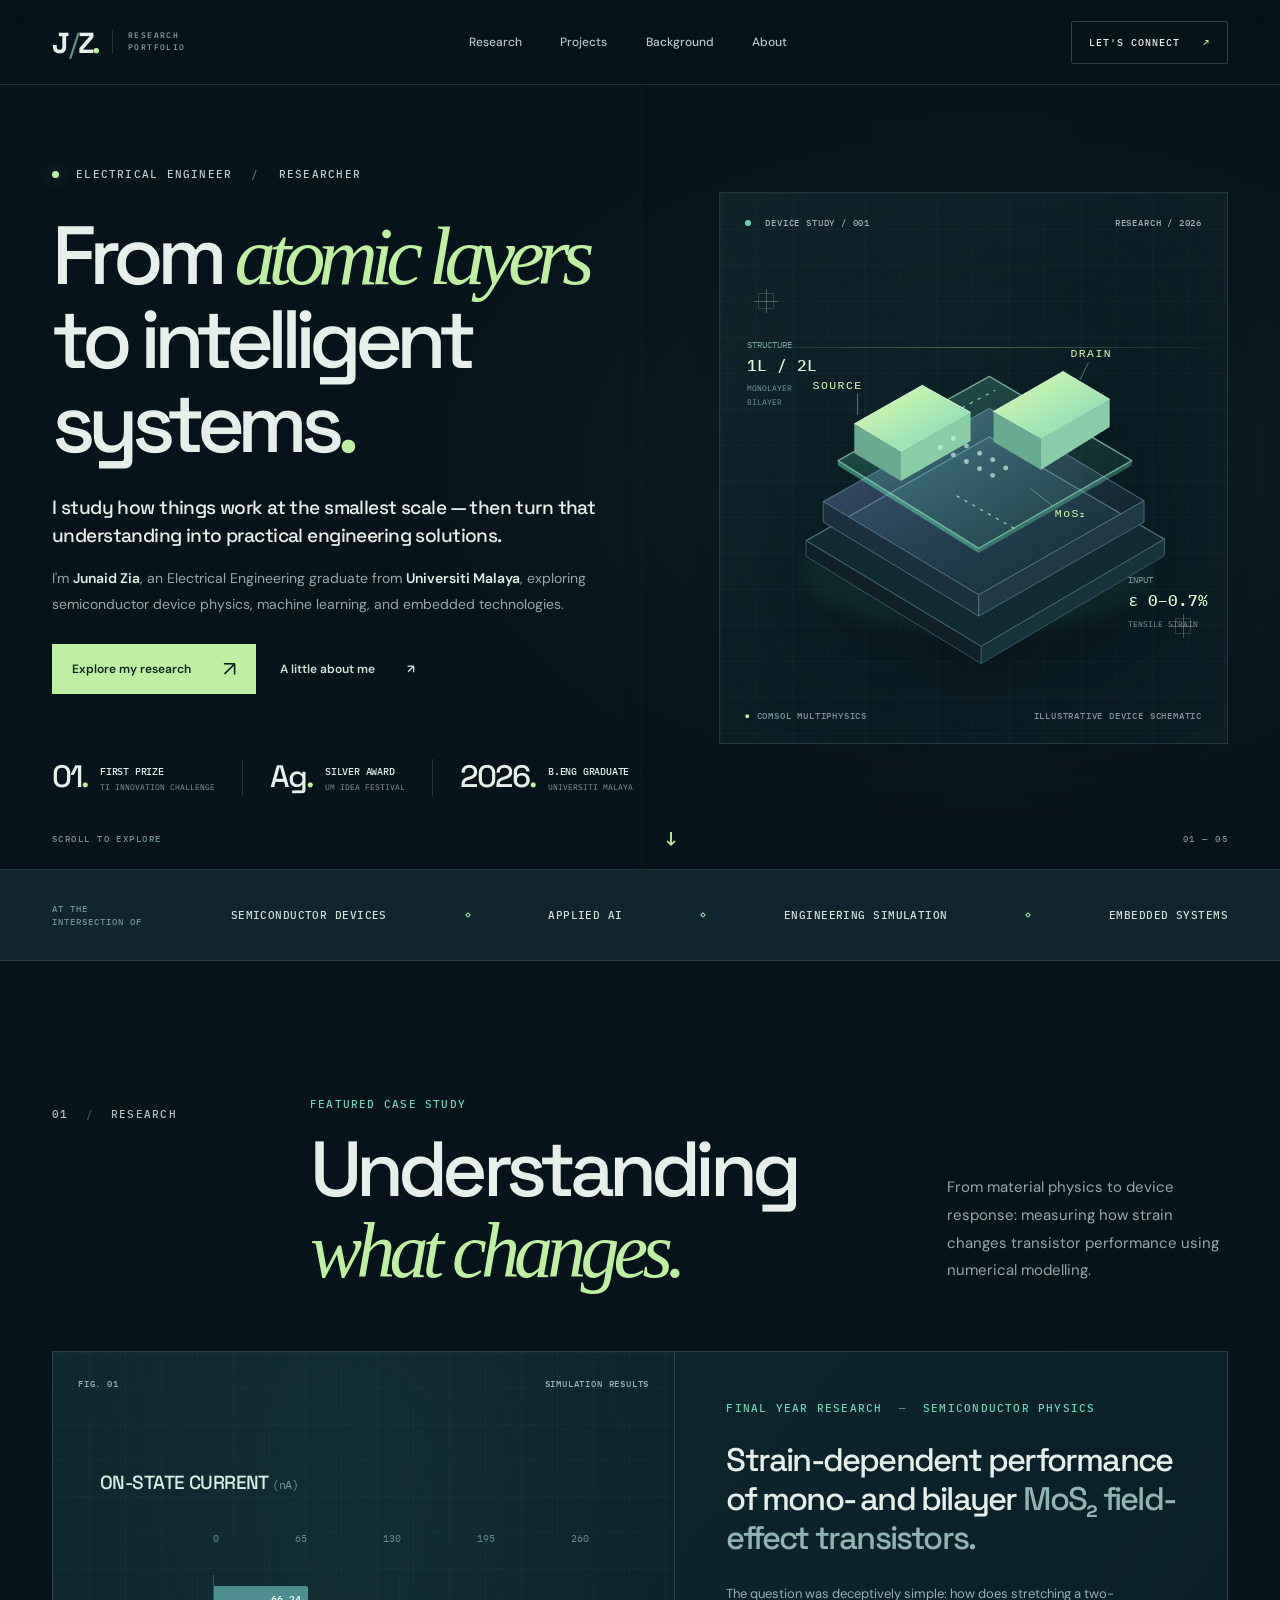
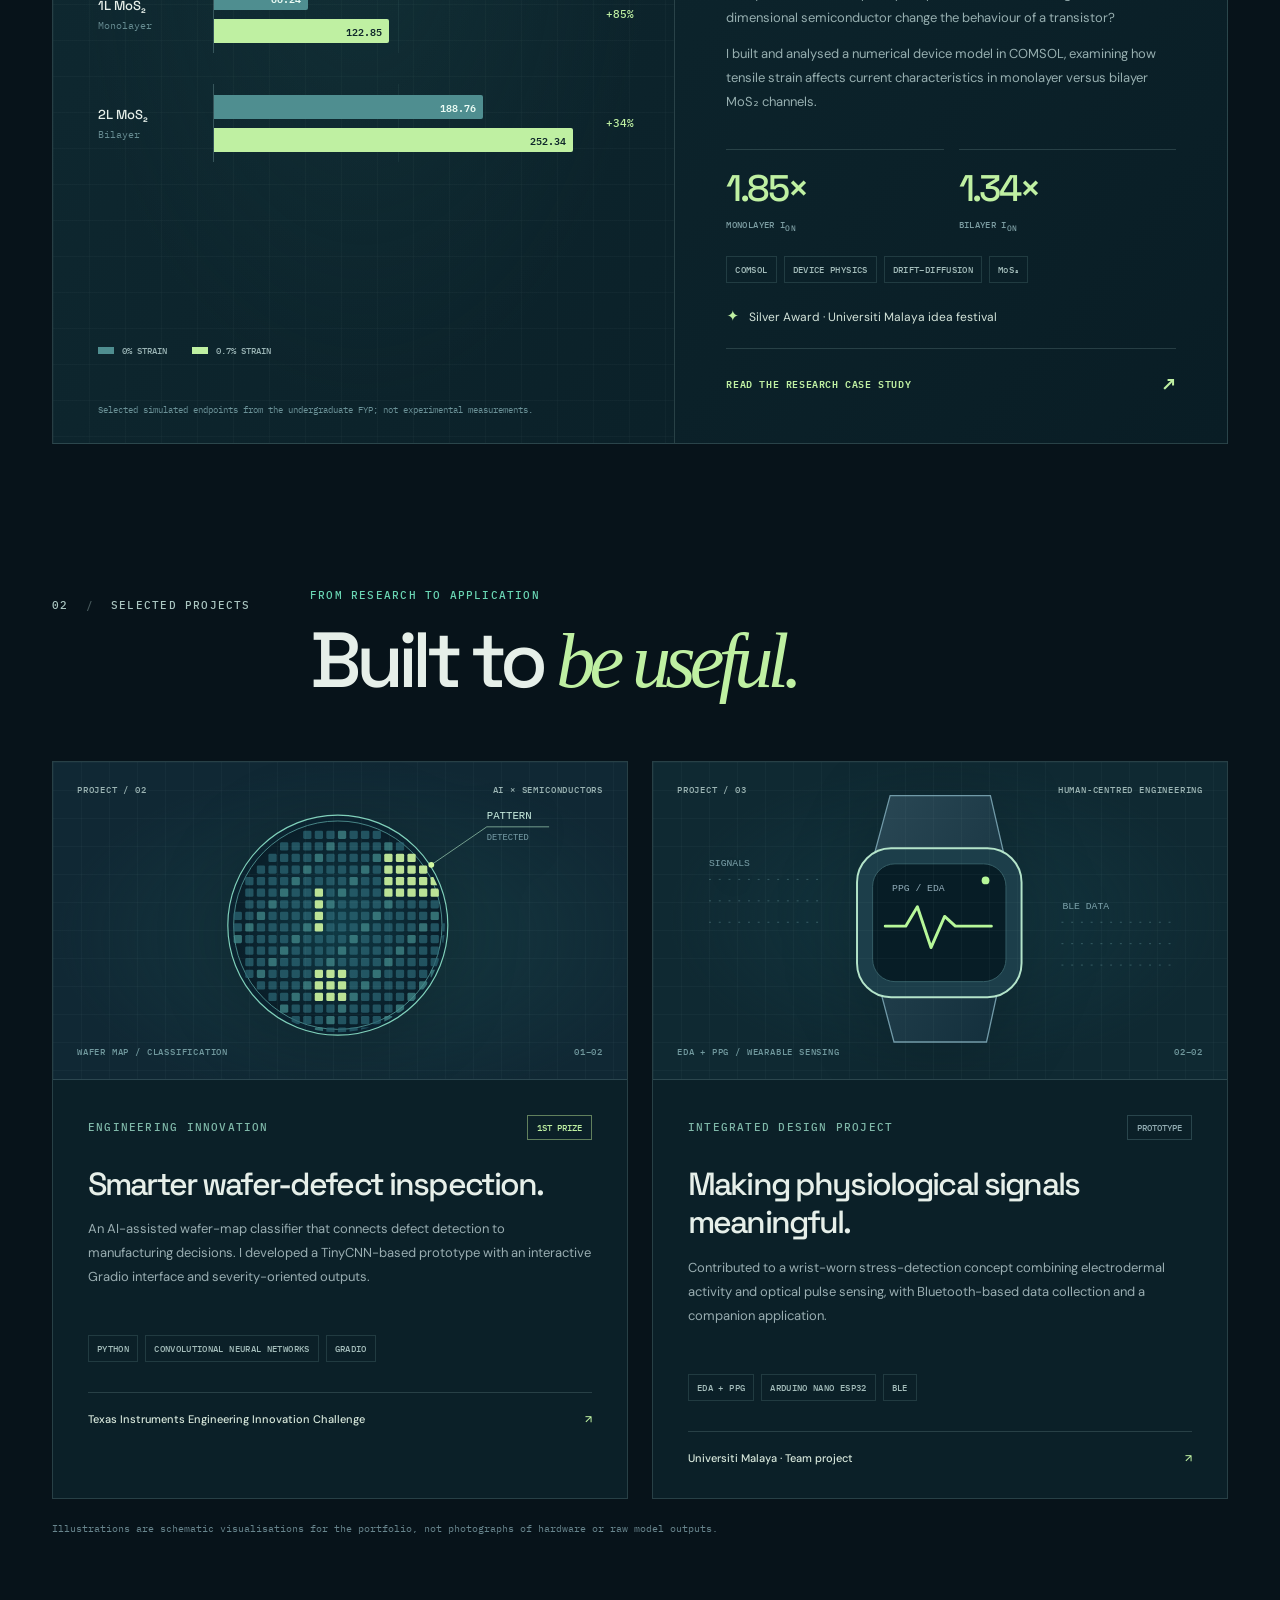
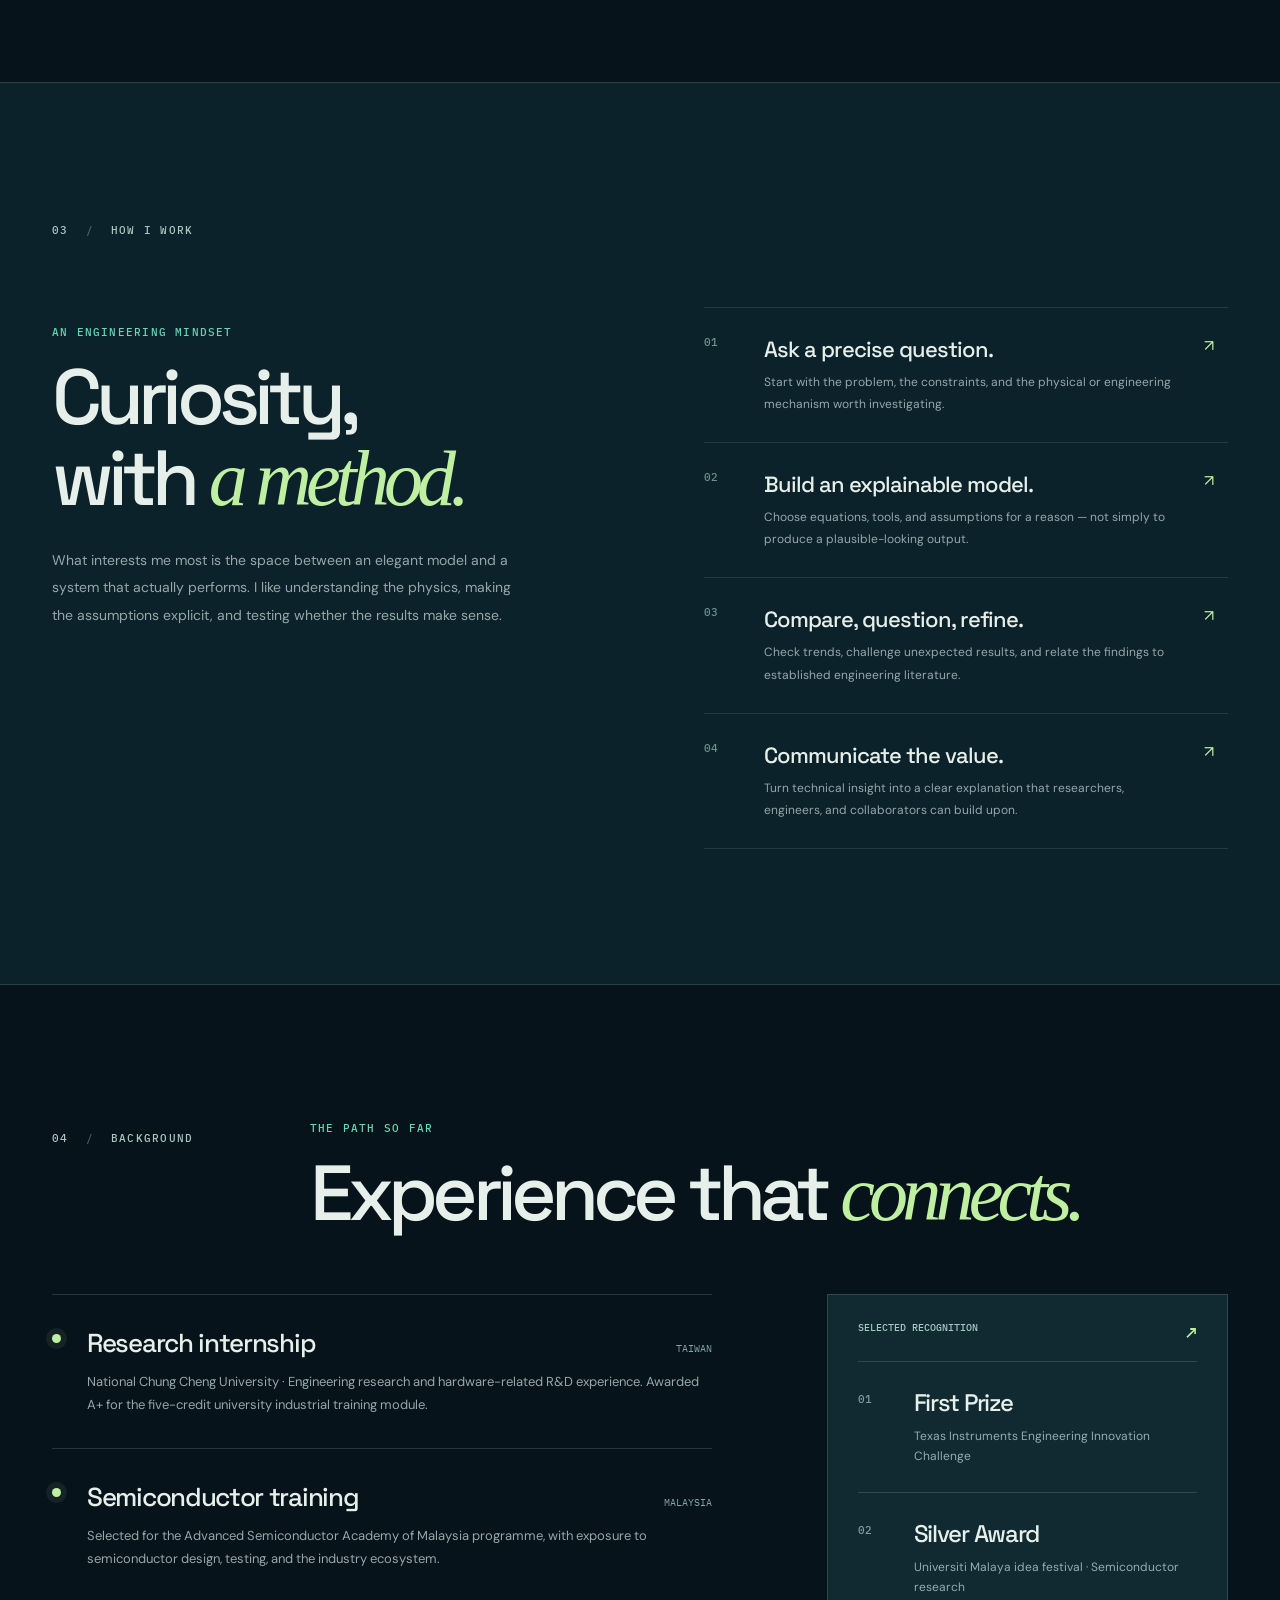
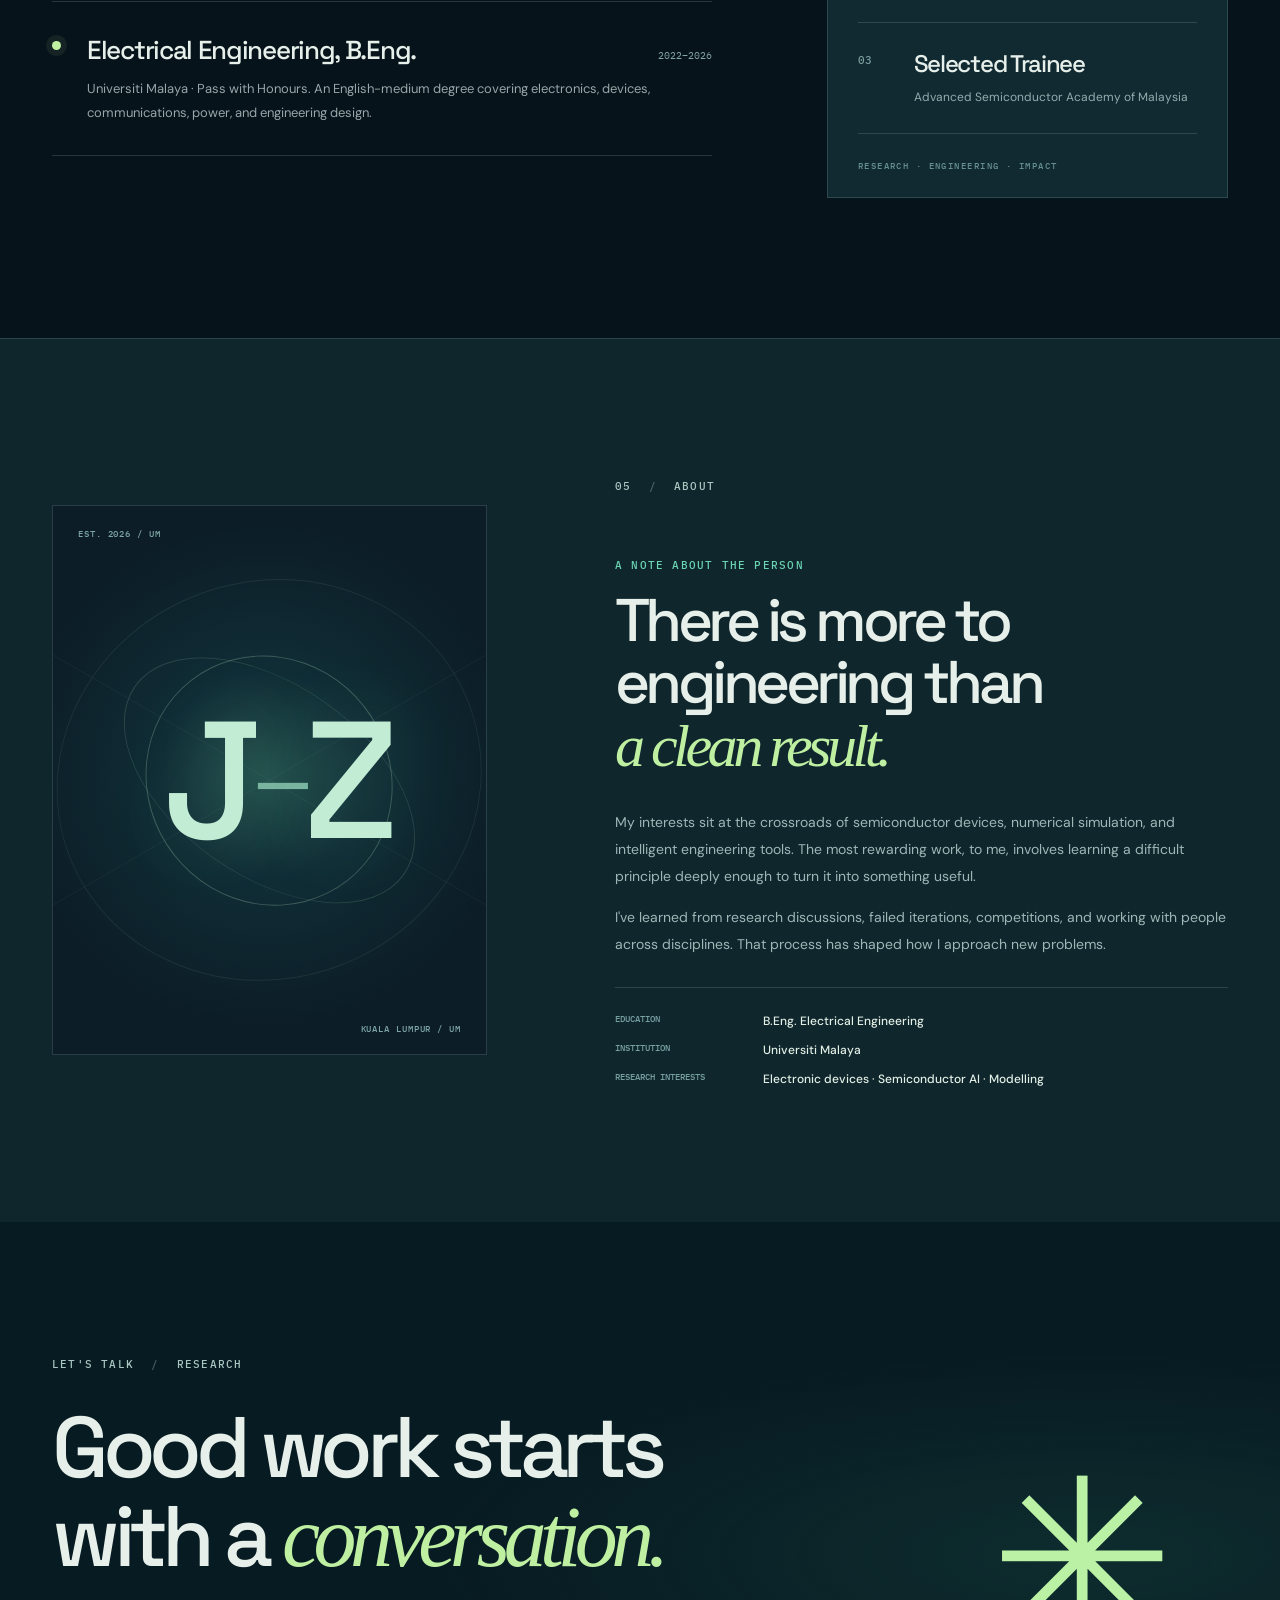
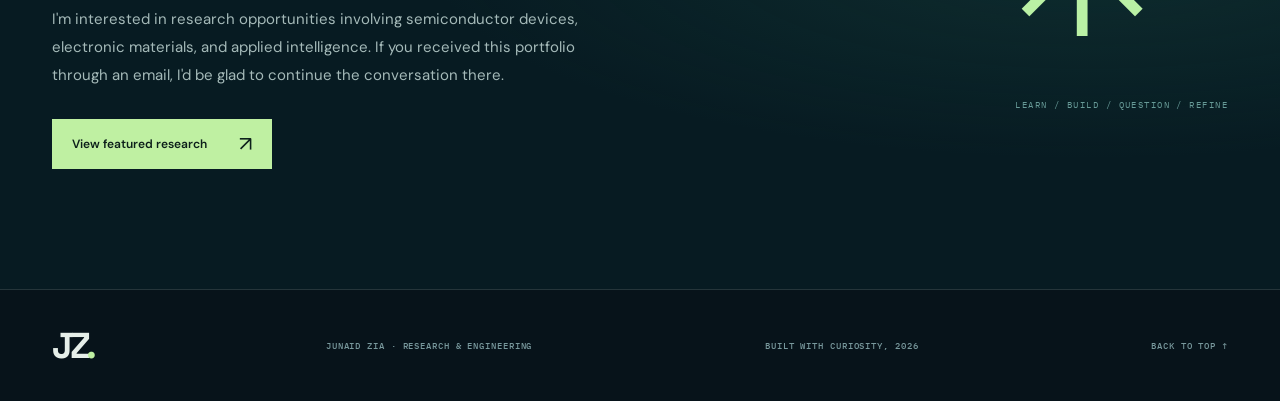
==== index.html @ 9c941b75 "Add files via upload" ====
<!DOCTYPE html>
<html lang="en">
<head>
  <meta charset="UTF-8">
  <meta name="viewport" content="width=device-width, initial-scale=1">
  <meta name="theme-color" content="#07131a">
  <meta name="description" content="Research portfolio of Junaid Zia, an Electrical Engineering graduate of Universiti Malaya, working across semiconductor devices, AI-assisted wafer inspection, and embedded systems.">
  <meta property="og:type" content="website">
  <meta property="og:title" content="Junaid Zia — Research & Engineering Portfolio">
  <meta property="og:description" content="From atomic layers to intelligent systems. Semiconductor devices, machine learning, and engineering research.">
  <meta property="og:image" content="cover.png">
  <meta name="color-scheme" content="dark">
  <link rel="icon" href="favicon.svg" type="image/svg+xml">
  <link rel="preconnect" href="https://fonts.googleapis.com">
  <link rel="preconnect" href="https://fonts.gstatic.com" crossorigin>
  <link href="https://fonts.googleapis.com/css2?family=DM+Sans:wght@400;450;500;600;700&family=Space+Grotesk:wght@400;500;600;700&family=IBM+Plex+Mono:wght@400;500;600&display=swap" rel="stylesheet">
  <link rel="stylesheet" href="styles.css">
  <title>Junaid Zia — Research & Engineering</title>
</head>
<body>
  <a class="skip-link" href="#main">Skip to content</a>
  <div class="cursor-halo" aria-hidden="true"></div>
  <header class="site-header" id="top">
    <div class="container nav-bar">
      <a href="#top" class="brand" aria-label="Junaid Zia, back to top">
        <span class="brand-mark">J<span class="mark-slit">/</span>Z<span class="brand-dot">.</span></span>
        <span class="brand-sub">RESEARCH<br>PORTFOLIO</span>
      </a>
      <nav class="nav-links" id="site-nav" aria-label="Main navigation">
        <a href="#work">Research</a>
        <a href="#projects">Projects</a>
        <a href="#experience">Background</a>
        <a href="#about">About</a>
      </nav>
      <a href="#connect" class="nav-cta">LET'S CONNECT <span aria-hidden="true">↗</span></a>
      <button class="menu-toggle" type="button" aria-label="Open navigation" aria-expanded="false" aria-controls="site-nav"><span></span><span></span></button>
    </div>
  </header>

  <main id="main">
    <section class="hero section-frame" aria-labelledby="hero-heading">
      <div class="hero-grid-glow" aria-hidden="true"></div>
      <div class="container hero-layout">
        <div class="hero-copy">
          <div class="kicker"><span class="availability-dot" aria-hidden="true"></span> ELECTRICAL ENGINEER <span class="kicker-sep">/</span> RESEARCHER</div>
          <h1 id="hero-heading">From <em>atomic layers</em><br>to intelligent<br><span class="hero-outline">systems<span class="terminal-dot">.</span></span></h1>
          <p class="hero-subtitle">I study how things work at the smallest scale — then turn that understanding into practical engineering solutions.</p>
          <p class="hero-bio">I'm <strong>Junaid Zia</strong>, an Electrical Engineering graduate from <strong>Universiti Malaya</strong>, exploring semiconductor device physics, machine learning, and embedded technologies.</p>
          <div class="hero-actions">
            <a class="button button-primary" href="#work"><span>Explore my research</span><span class="button-arrow" aria-hidden="true">↗</span></a>
            <a class="button button-ghost" href="#about">A little about me <span aria-hidden="true">↗</span></a>
          </div>
          <div class="hero-stats" aria-label="Selected highlights">
            <div class="hero-stat"><strong>01<span class="mint">.</span></strong><span>FIRST PRIZE<br><small>TI INNOVATION CHALLENGE</small></span></div>
            <div class="stat-rule"></div>
            <div class="hero-stat"><strong>Ag<span class="mint">.</span></strong><span>SILVER AWARD<br><small>UM IDEA FESTIVAL</small></span></div>
            <div class="stat-rule"></div>
            <div class="hero-stat"><strong>2026<span class="mint">.</span></strong><span>B.ENG GRADUATE<br><small>UNIVERSITI MALAYA</small></span></div>
          </div>
        </div>
        <div class="hero-visual" aria-label="Abstract device research visualization">
          <div class="visual-topline"><span><i></i> DEVICE STUDY / 001</span><span>RESEARCH / 2026</span></div>
          <div class="lab-art">
            <div class="crosshair crosshair-a" aria-hidden="true"></div>
            <div class="crosshair crosshair-b" aria-hidden="true"></div>
            <svg class="device-svg" viewBox="0 0 620 550" xmlns="http://www.w3.org/2000/svg" role="img" aria-label="Conceptual layered semiconductor transistor illustration">
              <defs>
                <linearGradient id="plane" x1="0" y1="0" x2="1" y2="1"><stop stop-color="#6be5c0" stop-opacity="0.26"/><stop offset="1" stop-color="#6be5c0" stop-opacity="0.04"/></linearGradient>
                <linearGradient id="oxide" x1="0" y1="0" x2="1" y2="1"><stop stop-color="#89a6fa" stop-opacity=".44"/><stop offset="1" stop-color="#47677a" stop-opacity=".06"/></linearGradient>
                <linearGradient id="source" x1="0" y1="0" x2="1" y2="1"><stop stop-color="#e1fcad"/><stop offset="1" stop-color="#7ad6b8"/></linearGradient>
                <filter id="glow"><feGaussianBlur stdDeviation="10"/></filter>
              </defs>
              <ellipse cx="316" cy="404" rx="215" ry="71" fill="#62dcb2" opacity=".07" filter="url(#glow)"/>
              <g transform="translate(27 35)" stroke-linejoin="round">
                <path d="M79 329 303 202 517 327 293 458Z" fill="#102b32" stroke="#567582" stroke-width="1.5"/>
                <path d="M79 329 79 348 293 479 293 458Z" fill="#102027" stroke="#406272"/>
                <path d="M293 458 517 327 517 347 293 479Z" fill="#17343c" stroke="#406272"/>
                <path d="M100 281 303 167 492 280 290 395Z" fill="url(#oxide)" stroke="#7c9dae" stroke-opacity=".8"/>
                <path d="M100 281 100 306 290 421 290 395Z" fill="#1c3140" stroke="#547a8b"/>
                <path d="M290 395 492 280 492 306 290 421Z" fill="#203b46" stroke="#547a8b"/>
                <path d="M118 231 303 128 477 231 290 338Z" fill="url(#plane)" stroke="#a7e7c5" stroke-opacity=".65" stroke-width="1.6"/>
                <path d="M118 231 118 237 290 344 290 338Z" fill="#64d8ad" opacity=".5"/>
                <path d="M290 338 477 231 477 237 290 344Z" fill="#64d8ad" opacity=".36"/>
                <path d="M138 186 221 139 280 172 195 220Z" fill="url(#source)" stroke="#deffe1"/>
                <path d="M138 186 138 222 195 256 195 220Z" fill="#6ba990"/>
                <path d="M195 220 280 172 280 207 195 256Z" fill="#89cda7"/>
                <path d="M308 171 393 122 450 156 366 204Z" fill="url(#source)" stroke="#deffe1"/>
                <path d="M308 171 308 208 366 242 366 204Z" fill="#6ba990"/>
                <path d="M366 204 450 156 450 190 366 242Z" fill="#8accaa"/>
                <g opacity=".65" fill="#ccfee4">
                  <circle cx="243" cy="215" r="3"/><circle cx="259" cy="224" r="3"/><circle cx="275" cy="232" r="3"/><circle cx="291" cy="241" r="3"/><circle cx="307" cy="249" r="3"/>
                  <circle cx="259" cy="204" r="3"/><circle cx="275" cy="213" r="3"/><circle cx="291" cy="222" r="3"/><circle cx="307" cy="230" r="3"/><circle cx="323" cy="240" r="3"/>
                </g>
                <g stroke="#a5f3ce" stroke-width="1.6" fill="none" stroke-dasharray="4 7" opacity=".8"><path d="M250 177 310 145"/><path d="M263 274 339 317"/></g>
                <g fill="#d6ffb6" font-family="monospace" font-size="14" letter-spacing="1.8"><text x="87" y="143">SOURCE</text><text x="402" y="104">DRAIN</text><text x="383" y="300">MoS₂</text></g>
                <g fill="none" stroke="#8de4c0" stroke-width="1" opacity=".6"><path d="M142 149 142 175"/><path d="M424 111 414 132"/><path d="M380 286 353 265"/></g>
              </g>
            </svg>
            <div class="art-annotation annotation-left"><span>STRUCTURE</span><strong>1L / 2L</strong><small>MONOLAYER<br>BILAYER</small></div>
            <div class="art-annotation annotation-right"><span>INPUT</span><strong>ε 0–0.7%</strong><small>TENSILE STRAIN</small></div>
            <div class="scan-line" aria-hidden="true"></div>
          </div>
          <div class="visual-bottomline"><span><span class="tiny-mint">●</span> COMSOL MULTIPHYSICS</span><span>ILLUSTRATIVE DEVICE SCHEMATIC</span></div>
        </div>
      </div>
      <div class="container hero-bottom"><span>SCROLL TO EXPLORE</span><span class="vertical-arrow" aria-hidden="true">↓</span><span>01 — 05</span></div>
    </section>

    <section class="expertise-band" aria-label="Core fields"><div class="container expertise-row"><span class="band-label">AT THE INTERSECTION OF</span><span>SEMICONDUCTOR DEVICES</span><i></i><span>APPLIED AI</span><i></i><span>ENGINEERING SIMULATION</span><i></i><span>EMBEDDED SYSTEMS</span></div></section>

    <section class="section work-section" id="work" aria-labelledby="work-heading">
      <div class="container">
        <div class="section-heading reveal"><span class="section-index">01 <span>/</span> RESEARCH</span><div><p class="overline">FEATURED CASE STUDY</p><h2 id="work-heading">Understanding<br><span class="serif-italic">what changes.</span></h2></div><p class="section-intro">From material physics to device response: measuring how strain changes transistor performance using numerical modelling.</p></div>
        <article class="feature-card reveal" aria-labelledby="mos2-title">
          <div class="feature-visual">
            <div class="card-toplabel"><span>FIG. 01</span><span>SIMULATION RESULTS</span></div>
            <div class="plot-title">ON-STATE CURRENT <span>(nA)</span></div>
            <div class="bar-plot" role="img" aria-label="At zero and 0.7 percent strain, monolayer current increases from 66.24 to 122.85 nanoamps. Bilayer current increases from 188.76 to 252.34 nanoamps.">
              <div class="plot-gridlines"><span>0</span><span>65</span><span>130</span><span>195</span><span>260</span></div>
              <div class="bar-row"><div class="bar-row-label"><strong>1L MoS₂</strong><small>Monolayer</small></div><div class="bar-track"><div class="bar before" style="--percent:25.48%"><span>66.24</span></div><div class="bar after" style="--percent:47.25%"><span>122.85</span></div></div><div class="gain-tag">+85%</div></div>
              <div class="bar-row"><div class="bar-row-label"><strong>2L MoS₂</strong><small>Bilayer</small></div><div class="bar-track"><div class="bar before" style="--percent:72.60%"><span>188.76</span></div><div class="bar after" style="--percent:97.05%"><span>252.34</span></div></div><div class="gain-tag">+34%</div></div>
            </div>
            <div class="plot-legend"><span><i class="legend-before"></i> 0% STRAIN</span><span><i class="legend-after"></i> 0.7% STRAIN</span></div>
            <div class="feature-footnote">Selected simulated endpoints from the undergraduate FYP; not experimental measurements.</div>
          </div>
          <div class="feature-copy"><div class="tagline">FINAL YEAR RESEARCH <span>—</span> SEMICONDUCTOR PHYSICS</div><h3 id="mos2-title">Strain-dependent performance of mono- and bilayer <span>MoS₂ field-effect transistors.</span></h3><p>The question was deceptively simple: how does stretching a two-dimensional semiconductor change the behaviour of a transistor?</p><p>I built and analysed a numerical device model in COMSOL, examining how tensile strain affects current characteristics in monolayer versus bilayer MoS₂ channels.</p><div class="result-grid"><div><strong>1.85×</strong><small>MONOLAYER I<sub>ON</sub></small></div><div><strong>1.34×</strong><small>BILAYER I<sub>ON</sub></small></div></div><div class="mini-tags"><span>COMSOL</span><span>DEVICE PHYSICS</span><span>DRIFT–DIFFUSION</span><span>MoS₂</span></div><div class="inline-note"><span class="note-icon">✦</span> Silver Award · Universiti Malaya idea festival</div><a class="case-link" href="research.html">READ THE RESEARCH CASE STUDY <span aria-hidden="true">↗</span></a></div>
        </article>
      </div>
    </section>

    <section class="section project-section" id="projects" aria-labelledby="projects-heading">
      <div class="container">
        <div class="section-heading section-heading-simple reveal"><span class="section-index">02 <span>/</span> SELECTED PROJECTS</span><div><p class="overline">FROM RESEARCH TO APPLICATION</p><h2 id="projects-heading">Built to <span class="serif-italic">be useful.</span></h2></div></div>
        <div class="project-grid">
          <article class="project-card reveal">
            <div class="project-art wafer-art" aria-label="Conceptual wafer classification visual">
              <div class="project-art-title"><span>PROJECT / 02</span><span>AI × SEMICONDUCTORS</span></div>
              <svg viewBox="0 0 520 280" class="wafer-svg" role="img" aria-label="Illustrative wafer grid and classified defect regions">
                <defs><clipPath id="wafer-clip"><circle cx="258" cy="145" r="110"/></clipPath><radialGradient id="wafer-grad"><stop stop-color="#103b46"/><stop offset="1" stop-color="#091e29"/></radialGradient></defs>
                <circle cx="258" cy="145" r="113" fill="#0a2330" stroke="#80d1bb" stroke-width="1.2"/><circle cx="258" cy="145" r="107" fill="url(#wafer-grad)" stroke="#4a8788" stroke-width="1"/>
                <g id="wafer-cells" clip-path="url(#wafer-clip)"></g>
                <path d="M354 83 411 44 475 44" stroke="#bbf0cb" stroke-width="1" fill="none" opacity=".6"/><circle cx="354" cy="83" r="3" fill="#d3f9a2"/>
                <text x="411" y="36" fill="#c8eddf" font-family="monospace" font-size="11">PATTERN</text>
                <text x="411" y="58" fill="#779ca6" font-family="monospace" font-size="9">DETECTED</text>
              </svg>
              <div class="project-art-bottom"><span>WAFER MAP / CLASSIFICATION</span><span>01–02</span></div>
            </div>
            <div class="project-text"><div class="project-heading-line"><p class="project-category">ENGINEERING INNOVATION</p><span class="project-award">1ST PRIZE</span></div><h3>Smarter wafer-defect inspection.</h3><p>An AI-assisted wafer-map classifier that connects defect detection to manufacturing decisions. I developed a TinyCNN-based prototype with an interactive Gradio interface and severity-oriented outputs.</p><div class="project-tags"><span>PYTHON</span><span>CONVOLUTIONAL NEURAL NETWORKS</span><span>GRADIO</span></div><div class="project-meta">Texas Instruments Engineering Innovation Challenge <span>↗</span></div></div>
          </article>
          <article class="project-card reveal">
            <div class="project-art wearable-art" aria-label="Illustrative wearable sensor waveform visual">
              <div class="project-art-title"><span>PROJECT / 03</span><span>HUMAN-CENTRED ENGINEERING</span></div>
              <svg class="wearable-svg" viewBox="0 0 520 280" role="img" aria-label="Conceptual wrist-worn device with electrodermal and photoplethysmography waveforms">
                <defs><linearGradient id="band-grad" x1="0" y1="0" x2="1" y2="1"><stop stop-color="#2a4855"/><stop offset="1" stop-color="#122e3b"/></linearGradient></defs>
                <path d="M209 12h103l18 78-8 111-14 64H213l-17-64-8-111z" fill="url(#band-grad)" stroke="#719aa8" stroke-width="1.3"/>
                <rect x="175" y="66" width="169" height="153" rx="35" fill="#1c3e4a" stroke="#b4e4ca" stroke-width="2"/>
                <rect x="191" y="82" width="137" height="121" rx="23" fill="#071d26" stroke="#365f67"/>
                <path d="M204 146h21l12-20 14 42 14-32 11 10h37" stroke="#b7f899" stroke-width="3" fill="none" stroke-linecap="round" stroke-linejoin="round"/>
                <text x="211" y="110" fill="#91acb8" font-size="10" font-family="monospace">PPG / EDA</text><circle cx="307" cy="99" r="4" fill="#b7f899"/>
                <path d="M23 98h112m-112 22h112m-112 22h112M385 142h112m-112 22h112m-112 22h112" stroke="#5e8f96" stroke-dasharray="2 8" opacity=".5"/>
                <text x="23" y="84" fill="#7ca2ab" font-size="10" font-family="monospace">SIGNALS</text><text x="386" y="128" fill="#7ca2ab" font-size="10" font-family="monospace">BLE DATA</text>
              </svg>
              <div class="project-art-bottom"><span>EDA + PPG / WEARABLE SENSING</span><span>02–02</span></div>
            </div>
            <div class="project-text"><div class="project-heading-line"><p class="project-category">INTEGRATED DESIGN PROJECT</p><span class="project-award project-award-muted">PROTOTYPE</span></div><h3>Making physiological signals meaningful.</h3><p>Contributed to a wrist-worn stress-detection concept combining electrodermal activity and optical pulse sensing, with Bluetooth-based data collection and a companion application.</p><div class="project-tags"><span>EDA + PPG</span><span>ARDUINO NANO ESP32</span><span>BLE</span></div><div class="project-meta">Universiti Malaya · Team project <span>↗</span></div></div>
          </article>
        </div>
        <p class="visual-disclaimer">Illustrations are schematic visualisations for the portfolio, not photographs of hardware or raw model outputs.</p>
      </div>
    </section>

    <section class="section principle-section" id="approach"><div class="container principle-layout"><div class="principle-lead reveal"><span class="section-index">03 <span>/</span> HOW I WORK</span><p class="overline">AN ENGINEERING MINDSET</p><h2>Curiosity,<br>with <span class="serif-italic">a method.</span></h2><p>What interests me most is the space between an elegant model and a system that actually performs. I like understanding the physics, making the assumptions explicit, and testing whether the results make sense.</p></div><div class="principle-list reveal"><div class="principle-item"><span>01</span><div><h3>Ask a precise question.</h3><p>Start with the problem, the constraints, and the physical or engineering mechanism worth investigating.</p></div><span class="principle-symbol">↗</span></div><div class="principle-item"><span>02</span><div><h3>Build an explainable model.</h3><p>Choose equations, tools, and assumptions for a reason — not simply to produce a plausible-looking output.</p></div><span class="principle-symbol">↗</span></div><div class="principle-item"><span>03</span><div><h3>Compare, question, refine.</h3><p>Check trends, challenge unexpected results, and relate the findings to established engineering literature.</p></div><span class="principle-symbol">↗</span></div><div class="principle-item"><span>04</span><div><h3>Communicate the value.</h3><p>Turn technical insight into a clear explanation that researchers, engineers, and collaborators can build upon.</p></div><span class="principle-symbol">↗</span></div></div></div></section>

    <section class="section background-section" id="experience"><div class="container"><div class="section-heading section-heading-simple reveal"><span class="section-index">04 <span>/</span> BACKGROUND</span><div><p class="overline">THE PATH SO FAR</p><h2 id="background-heading">Experience that <span class="serif-italic">connects.</span></h2></div></div><div class="experience-layout"><div class="experience-list reveal"><article class="experience-row"><span class="experience-dot"></span><div class="experience-top"><h3>Research internship</h3><span>TAIWAN</span></div><p>National Chung Cheng University · Engineering research and hardware-related R&D experience. Awarded A+ for the five-credit university industrial training module.</p></article><article class="experience-row"><span class="experience-dot"></span><div class="experience-top"><h3>Semiconductor training</h3><span>MALAYSIA</span></div><p>Selected for the Advanced Semiconductor Academy of Malaysia programme, with exposure to semiconductor design, testing, and the industry ecosystem.</p></article><article class="experience-row"><span class="experience-dot"></span><div class="experience-top"><h3>Electrical Engineering, B.Eng.</h3><span>2022–2026</span></div><p>Universiti Malaya · Pass with Honours. An English-medium degree covering electronics, devices, communications, power, and engineering design.</p></article></div><aside class="recognition reveal"><div class="recognition-head"><span>SELECTED RECOGNITION</span><span>↗</span></div><div class="recognition-item"><span class="recognition-number">01</span><div><strong>First Prize</strong><p>Texas Instruments Engineering Innovation Challenge</p></div></div><div class="recognition-item"><span class="recognition-number">02</span><div><strong>Silver Award</strong><p>Universiti Malaya idea festival · Semiconductor research</p></div></div><div class="recognition-item"><span class="recognition-number">03</span><div><strong>Selected Trainee</strong><p>Advanced Semiconductor Academy of Malaysia</p></div></div><div class="recognition-footer">RESEARCH · ENGINEERING · IMPACT</div></aside></div></div></section>

    <section class="section about-section" id="about"><div class="container about-layout"><div class="about-visual reveal" aria-hidden="true"><div class="about-orbit orbit-one"></div><div class="about-orbit orbit-two"></div><div class="about-orbit orbit-three"></div><div class="about-symbol">J<span>—</span>Z</div><div class="about-corner top-left">EST. 2026 / UM</div><div class="about-corner bottom-right">KUALA LUMPUR / UM</div></div><div class="about-copy reveal"><span class="section-index">05 <span>/</span> ABOUT</span><p class="overline">A NOTE ABOUT THE PERSON</p><h2>There is more to<br>engineering than<br><span class="serif-italic">a clean result.</span></h2><p>My interests sit at the crossroads of semiconductor devices, numerical simulation, and intelligent engineering tools. The most rewarding work, to me, involves learning a difficult principle deeply enough to turn it into something useful.</p><p>I've learned from research discussions, failed iterations, competitions, and working with people across disciplines. That process has shaped how I approach new problems.</p><div class="about-facts"><div><span>EDUCATION</span><strong>B.Eng. Electrical Engineering</strong></div><div><span>INSTITUTION</span><strong>Universiti Malaya</strong></div><div><span>RESEARCH INTERESTS</span><strong>Electronic devices · Semiconductor AI · Modelling</strong></div></div></div></div></section>

    <section class="connect-section" id="connect"><div class="container connect-layout"><div><span class="section-index">LET'S TALK <span>/</span> RESEARCH</span><h2>Good work starts<br>with a <span class="serif-italic">conversation.</span></h2><p>I'm interested in research opportunities involving semiconductor devices, electronic materials, and applied intelligence. If you received this portfolio through an email, I'd be glad to continue the conversation there.</p><div class="contact-links" id="contact-links" aria-label="Contact links"><a class="button button-primary" href="#work"><span>View featured research</span><span class="button-arrow" aria-hidden="true">↗</span></a></div></div><div class="contact-decor" aria-hidden="true"><div class="big-asterisk">✳</div><div class="circle-label">LEARN / BUILD / QUESTION / REFINE</div></div></div></section>
  </main>
  <footer class="footer"><div class="container footer-layout"><a href="#top" class="footer-brand">JZ<span>.</span></a><span>JUNAID ZIA · RESEARCH & ENGINEERING</span><span>BUILT WITH CURIOSITY, 2026</span><a href="#top">BACK TO TOP ↑</a></div></footer>
  <script src="script.js" defer></script>
</body>
</html>
---- styles.css ----
:root{--bg:#07131a;--bg2:#091a21;--bg3:#102630;--ink:#e6efe9;--dim:#95a7a9;--quiet:#668087;--stroke:rgba(190,230,222,.16);--mint:#bff0a2;--mint2:#69d5b3;--font-head:'Space Grotesk','DM Sans',system-ui,sans-serif;--font-body:'DM Sans',system-ui,sans-serif;--mono:'IBM Plex Mono',monospace}
*{box-sizing:border-box}html{scroll-behavior:smooth;scroll-padding-top:92px}body{margin:0;background:var(--bg);color:var(--ink);font-family:var(--font-body);-webkit-font-smoothing:antialiased}body::selection{background:var(--mint);color:var(--bg)}a{color:inherit;text-decoration:none}button{font:inherit}svg{display:block;max-width:100%}.container{width:min(1420px,calc(100% - 104px));margin-inline:auto}.section{padding:135px 0}.section-frame{position:relative}h1,h2,h3,p{margin-top:0}h1,h2,h3{font-family:var(--font-head)}h2{font-size:clamp(45px,6.1vw,91px);letter-spacing:-.075em;line-height:1.04;font-weight:500}h3{font-weight:500}.serif-italic{font-family:Georgia,'Times New Roman',serif;font-style:italic;font-weight:400;letter-spacing:-.075em;color:var(--mint)}.overline,.section-index,.kicker,.tagline,.project-category,.project-tags,.band-label{font:500 11px/1.5 var(--mono);letter-spacing:.11em}.overline{color:var(--mint2);margin-bottom:16px}.section-index{color:#aac6c1;display:inline-block}.section-index span{opacity:.4;padding:0 9px}.skip-link{position:absolute;z-index:100;top:-60px;left:20px;background:var(--mint);color:#091a21;padding:12px 20px}.skip-link:focus{top:10px}.site-header{position:sticky;top:0;z-index:50;border-bottom:1px solid var(--stroke);background:rgba(7,19,26,.84);backdrop-filter:blur(18px);-webkit-backdrop-filter:blur(18px)}.nav-bar{height:84px;display:flex;align-items:center;justify-content:space-between;gap:30px}.brand{display:flex;align-items:center;gap:15px}.brand-mark{font:700 29px/1 var(--font-head);letter-spacing:-.12em}.mark-slit{color:#618f85;padding:0 2px;font-weight:400}.brand-dot,.footer-brand span{color:var(--mint)}.brand-sub{font:500 8px/1.45 var(--mono);letter-spacing:.17em;color:#8ea8aa;border-left:1px solid var(--stroke);padding-left:15px}.nav-links{display:flex;align-items:center;gap:clamp(20px,3vw,47px);font:500 12px var(--font-body);color:#b2c7c6}.nav-links a,.footer a,.button,.nav-cta{transition:color .25s,background .25s,transform .25s,border-color .25s}.nav-links a:hover,.footer a:hover{color:var(--mint)}.nav-cta{border:1px solid #83b2a14f;border-radius:2px;padding:14px 17px;font:500 10px var(--mono);letter-spacing:.1em;white-space:nowrap}.nav-cta span{color:var(--mint);padding-left:16px}.nav-cta:hover{border-color:var(--mint);background:#bff0a20b}.menu-toggle{display:none}.hero{overflow:hidden;min-height:735px;border-bottom:1px solid var(--stroke)}.hero-grid-glow{position:absolute;inset:0;pointer-events:none;background:radial-gradient(ellipse 62% 65% at 77% 48%,rgba(51,120,116,.14),transparent 70%),linear-gradient(90deg,transparent 49.95%,rgba(160,210,190,.05) 50%,transparent 50.1%);opacity:1}.hero-layout{position:relative;display:grid;grid-template-columns:minmax(0,1.1fr) minmax(0,.9fr);gap:44px;min-height:680px;align-items:center;padding-top:55px;padding-bottom:60px}.hero-copy{padding:26px 0 0;position:relative;z-index:2}.kicker{color:#b6cfc9;margin-bottom:31px}.kicker-sep{color:#5a7a7e;padding:0 11px}.availability-dot{width:7px;height:7px;display:inline-block;background:var(--mint);border-radius:50%;margin-right:9px;box-shadow:0 0 15px #8ed7a270}.hero h1{font-weight:500;font-size:clamp(58px,6.45vw,105px);line-height:1.02;letter-spacing:-.086em;margin:0 0 28px;white-space:nowrap}.hero h1 em{font-family:Georgia,'Times New Roman',serif;font-weight:400;letter-spacing:-.088em;color:var(--mint)}.hero-outline{color:#e5eee8}.terminal-dot{color:var(--mint)}.hero-subtitle{font:500 clamp(17px,1.5vw,23px)/1.44 var(--font-head);max-width:565px;letter-spacing:-.03em;margin-bottom:17px}.hero-bio{font-size:14px;color:var(--dim);line-height:1.85;max-width:555px;margin-bottom:26px}.hero-bio strong{color:#deeee4;font-weight:600}.hero-actions{display:flex;align-items:center;gap:23px;flex-wrap:wrap}.button{display:inline-flex;align-items:center;justify-content:space-between;gap:32px;padding:16px 19px;font:600 12px var(--font-body);border:1px solid transparent}.button-primary{background:var(--mint);color:#0d201b}.button-primary:hover{background:#d8ffd2;transform:translateY(-2px)}.button-arrow{font-size:21px;font-weight:400;line-height:13px}.button-ghost{color:#d2dfd7;padding-left:0}.button-ghost:hover{color:var(--mint)}.hero-stats{display:flex;gap:27px;align-items:center;margin-top:65px}.hero-stat{display:flex;gap:12px;align-items:flex-start}.hero-stat strong{font:500 31px/1 var(--font-head);letter-spacing:-.065em}.mint{color:var(--mint)}.hero-stat>span{padding-top:3px;font:500 10px/1.5 var(--mono);color:#dcece4;white-space:nowrap;letter-spacing:-.02em}.hero-stat small{font:400 8px/2 var(--mono);color:#7d999e;letter-spacing:0}.stat-rule{height:37px;width:1px;background:var(--stroke);flex:none}.hero-visual{position:relative;min-height:550px;overflow:hidden;border:1px solid rgba(152,202,184,.16);background:linear-gradient(135deg,rgba(26,54,62,.34),rgba(8,28,35,.68) 65%);box-shadow:inset 0 0 130px #203e3e29,0 20px 100px rgba(0,0,0,.12)}.hero-visual::before,.feature-visual::before{content:"";position:absolute;inset:0;pointer-events:none;background-image:linear-gradient(to right,#b9d8c908 1px,transparent 1px),linear-gradient(to bottom,#b9d8c908 1px,transparent 1px);background-size:36px 36px}.visual-topline,.visual-bottomline,.card-toplabel,.project-art-title,.project-art-bottom{position:absolute;z-index:5;left:25px;right:25px;display:flex;justify-content:space-between;gap:12px;font:500 9px var(--mono);letter-spacing:.09em;color:#9cb5b4}.visual-topline{top:24px}.visual-topline i{display:inline-block;background:var(--mint2);width:6px;height:6px;border-radius:100%;margin-right:9px}.visual-bottomline{bottom:21px;color:#79979b}.tiny-mint{color:var(--mint)}.lab-art{height:550px;position:relative}.device-svg{width:min(116%,700px);height:100%;position:absolute;left:50%;top:0;transform:translateX(-50%);filter:drop-shadow(0 25px 24px #0003)}.crosshair{position:absolute;width:16px;height:16px;border:1px solid #90b8ac3d;z-index:2}.crosshair::before,.crosshair::after{content:"";position:absolute;background:#93c2ac65}.crosshair::before{height:1px;width:24px;left:-5px;top:7px}.crosshair::after{width:1px;height:24px;top:-5px;left:7px}.crosshair-a{top:100px;left:38px}.crosshair-b{bottom:109px;right:36px}.art-annotation{position:absolute;z-index:3;font-family:var(--mono)}.art-annotation span{display:block;font-size:9px;color:#7a9e9d;margin-bottom:5px}.art-annotation strong{font-size:16px;color:#e2f9d6;font-weight:500}.art-annotation small{display:block;color:#78989a;font-size:8px;line-height:1.7;margin-top:7px}.annotation-left{top:146px;left:27px}.annotation-right{bottom:111px;right:19px}.scan-line{position:absolute;left:0;right:0;top:28%;height:1px;background:linear-gradient(90deg,transparent,#bafca65b,transparent);box-shadow:0 0 21px #bafca633;animation:scan 8s ease-in-out infinite alternate}@keyframes scan{to{top:82%}}.hero-bottom{display:flex;justify-content:space-between;align-items:center;position:relative;margin-top:-31px;padding-bottom:17px;font:500 9px var(--mono);color:#719193;letter-spacing:.16em}.vertical-arrow{font-size:20px;color:var(--mint)}.expertise-band{background:#10252d;border-bottom:1px solid var(--stroke)}.expertise-row{min-height:90px;display:flex;justify-content:space-between;align-items:center;gap:17px;font:500 11px var(--mono);letter-spacing:.04em;color:#d0e2d9}.expertise-row .band-label{font-size:9px;color:#729295;max-width:100px}.expertise-row i{width:4px;height:4px;border:1px solid #a8e8ad;transform:rotate(45deg);flex-shrink:0}.section-heading{display:grid;grid-template-columns:220px minmax(0,1fr) minmax(250px,.47fr);align-items:end;gap:38px;margin-bottom:60px}.section-heading h2{margin-bottom:0}.section-heading .section-index{align-self:start;padding-top:10px}.section-intro{color:var(--dim);font-size:15px;line-height:1.85;max-width:325px;margin-bottom:6px}.feature-card{display:grid;grid-template-columns:minmax(0,1.06fr) minmax(0,.94fr);min-height:550px;border:1px solid var(--stroke);background:linear-gradient(130deg,#0f2931,#091d25)}.feature-visual{position:relative;min-height:550px;overflow:hidden;border-right:1px solid var(--stroke);background:radial-gradient(ellipse at 50% 25%,#183d4160,transparent 65%)}.card-toplabel{top:26px}.plot-title{position:absolute;top:118px;left:47px;font:500 19px var(--font-head);letter-spacing:-.03em;color:#dbf0e5}.plot-title span{font:400 12px var(--mono);color:#77989f}.bar-plot{position:absolute;top:180px;left:45px;right:40px}.plot-gridlines{display:flex;justify-content:space-between;margin:0 45px 30px 115px;color:#648b8e;font:10px var(--mono)}.bar-row{display:grid;grid-template-columns:109px minmax(0,1fr) 44px;align-items:center;gap:6px;margin-bottom:31px}.bar-row-label strong{display:block;font:500 13px var(--font-head)}.bar-row-label small{display:block;font:10px var(--mono);color:#668b91;margin-top:5px}.bar-track{height:78px;display:flex;flex-direction:column;justify-content:center;gap:9px;position:relative;border-left:1px solid #749a9d65;background:linear-gradient(to right,transparent calc(25% - .5px),#80bdb613 calc(25% - .5px),#80bdb613 25%,transparent 25%,transparent calc(50% - .5px),#80bdb613 calc(50% - .5px),#80bdb613 50%,transparent 50%,transparent calc(75% - .5px),#80bdb613 calc(75% - .5px),#80bdb613 75%,transparent 75%)}.bar{height:24px;width:var(--percent);border-radius:0 2px 2px 0;display:flex;align-items:center;justify-content:flex-end;padding-right:7px;position:relative;animation:bar-fill 1.5s ease both}.bar.before{background:#4f8e90}.bar.after{background:var(--mint)}.bar span{font:600 10px var(--mono);color:#0f262a}.bar.before span{color:#ecfcf5}@keyframes bar-fill{from{width:0}}.gain-tag{font:500 11px var(--mono);color:var(--mint);text-align:right}.plot-legend{position:absolute;left:45px;bottom:87px;display:flex;gap:25px;font:500 9px var(--mono);color:#9ab4b5}.plot-legend span{display:flex;gap:8px;align-items:center}.plot-legend i{width:16px;height:7px;display:inline-block}.legend-before{background:#4f8e90}.legend-after{background:var(--mint)}.feature-footnote{position:absolute;bottom:27px;left:45px;right:32px;color:#6b9197;font:9px/1.5 var(--mono)}.feature-copy{padding:48px clamp(30px,4vw,70px) 44px;display:flex;flex-direction:column;justify-content:center}.tagline{color:var(--mint2);margin-bottom:24px}.tagline span{color:#67868a;margin:0 8px}.feature-copy h3{font-size:clamp(26px,2.55vw,42px);line-height:1.2;letter-spacing:-.055em;margin-bottom:24px}.feature-copy h3 span{color:#91b5b2}.feature-copy p{color:#97afb0;font-size:13px;line-height:1.85;margin-bottom:12px}.result-grid{display:grid;grid-template-columns:1fr 1fr;gap:15px;margin:23px 0}.result-grid>div{border-top:1px solid var(--stroke);padding-top:15px}.result-grid strong{display:block;font:500 37px var(--font-head);letter-spacing:-.07em;color:var(--mint)}.result-grid small{font:500 9px var(--mono);letter-spacing:.04em;color:#7c9da2}.mini-tags,.project-tags{display:flex;flex-wrap:wrap;gap:7px}.mini-tags span,.project-tags span{font:500 9px var(--mono);letter-spacing:.04em;border:1px solid #86bdb42d;padding:7px 8px;color:#a4bdbb}.inline-note{font:12px var(--font-body);color:#d4e4da;margin-top:23px}.note-icon{color:var(--mint);font-size:15px;padding-right:7px}.project-section{padding-top:8px}.section-heading-simple{grid-template-columns:220px 1fr}.project-grid{display:grid;grid-template-columns:repeat(2,minmax(0,1fr));gap:24px}.project-card{background:#0b2028;border:1px solid var(--stroke);overflow:hidden;transition:border-color .3s,transform .35s}.project-card:hover{border-color:#8dc9ad82;transform:translateY(-4px)}.project-art{height:318px;position:relative;background:radial-gradient(ellipse at 55% 40%,#24535660,transparent 62%),#112d37;overflow:hidden;border-bottom:1px solid var(--stroke)}.wafer-art{background:radial-gradient(ellipse at 54% 55%,#19464b9a,transparent 70%),#102834}.wearable-art{background:radial-gradient(ellipse at 51% 49%,#153d47a8,transparent 67%),#0f2932}.project-art::after{content:"";position:absolute;inset:0;background:linear-gradient(to right,#aacccb0a 1px,transparent 1px),linear-gradient(to bottom,#aacccb0a 1px,transparent 1px);background-size:28px 28px;pointer-events:none}.project-art-title{top:22px;left:24px;right:24px}.project-art-bottom{bottom:22px;left:24px;right:24px;color:#71999e}.wafer-svg,.wearable-svg{position:absolute;width:94%;height:86%;left:3%;top:7%;filter:drop-shadow(0 8px 35px #0003)}.project-text{padding:35px 35px 33px}.project-heading-line{display:flex;gap:8px;align-items:center;justify-content:space-between}.project-category{color:#7fb8a9;margin:0}.project-award{font:500 9px var(--mono);border:1px solid #c5ef9a76;color:var(--mint);padding:6px 9px;white-space:nowrap}.project-award-muted{border-color:#7eaab044;color:#92acb2}.project-text h3{font-size:clamp(26px,2.5vw,36px);letter-spacing:-.058em;margin:25px 0 14px;line-height:1.2}.project-text p:not(.project-category){color:#99adb1;line-height:1.85;font-size:13px;min-height:96px}.project-tags{margin:22px 0 30px}.project-meta{border-top:1px solid var(--stroke);padding-top:19px;display:flex;justify-content:space-between;font:500 11px var(--font-body);color:#d7e7db}.project-meta span{color:var(--mint)}.visual-disclaimer{font:10px/1.7 var(--mono);color:#68858d;margin-top:21px}.principle-section{background:#0c222a;border-top:1px solid var(--stroke);border-bottom:1px solid var(--stroke)}.principle-layout{display:grid;grid-template-columns:1fr 1fr;gap:10vw}.principle-lead .section-index{margin-bottom:86px}.principle-lead h2{margin-bottom:28px}.principle-lead>p:last-child{color:var(--dim);font-size:14px;line-height:1.95;max-width:470px}.principle-list{padding-top:89px}.principle-item{display:grid;grid-template-columns:40px 1fr 24px;gap:20px;border-top:1px solid #75918f36;padding:27px 0}.principle-item:last-child{border-bottom:1px solid #75918f36}.principle-item>span:first-child{font:500 11px var(--mono);color:#6c928f}.principle-item h3{font-size:22px;letter-spacing:-.045em;margin:0 0 8px}.principle-item p{font-size:12px;line-height:1.85;color:var(--dim);margin:0}.principle-symbol{color:var(--mint)}.background-section{padding-bottom:140px}.experience-layout{display:grid;grid-template-columns:minmax(0,1.2fr) minmax(310px,.73fr);gap:9vw}.experience-list{border-top:1px solid var(--stroke)}.experience-row{position:relative;padding:31px 0 31px 35px;border-bottom:1px solid var(--stroke)}.experience-dot{position:absolute;left:0;top:39px;background:var(--mint);height:9px;width:9px;border-radius:50%;box-shadow:0 0 0 6px #bff0a212}.experience-top{display:flex;justify-content:space-between;gap:18px;align-items:baseline}.experience-top h3{font-size:26px;letter-spacing:-.05em;margin:0 0 10px}.experience-top span{font:10px var(--mono);color:#82a5a5}.experience-row p{font-size:13px;line-height:1.8;color:var(--dim);margin:0;max-width:650px}.recognition{background:#112a32;border:1px solid var(--stroke);padding:26px 30px;align-self:start}.recognition-head{display:flex;justify-content:space-between;font:500 10px var(--mono);color:#a4c9c2;padding:0 0 17px;border-bottom:1px solid var(--stroke)}.recognition-head span:last-child{color:var(--mint);font-size:18px}.recognition-item{display:grid;grid-template-columns:47px 1fr;gap:9px;border-bottom:1px solid var(--stroke);padding:25px 0}.recognition-number{font:500 11px var(--mono);color:#7c9d9c;padding-top:5px}.recognition-item strong{font:500 24px var(--font-head);letter-spacing:-.055em}.recognition-item p{font-size:12px;line-height:1.7;color:#94acad;margin:8px 0 0}.recognition-footer{margin-top:26px;font:500 9px var(--mono);color:#668f90;letter-spacing:.16em}.about-section{background:#10262d;border-top:1px solid var(--stroke)}.about-layout{display:grid;grid-template-columns:minmax(300px,.83fr) minmax(0,1.17fr);gap:10vw;align-items:center}.about-visual{height:550px;position:relative;overflow:hidden;background:radial-gradient(circle at 49% 49%,#244e4c 1%,#102d36 29%,#0c1d27 70%);border:1px solid var(--stroke)}.about-visual::before{content:"";position:absolute;inset:0;background:linear-gradient(30deg,transparent 49.9%,#afd4c410 50%,transparent 50.1%),linear-gradient(150deg,transparent 49.9%,#afd4c410 50%,transparent 50.1%)}.about-orbit{border:1px solid #c0f4ce29;border-radius:50%;position:absolute;inset:12%;transform:rotate(35deg) scaleY(.46)}.orbit-two{inset:22%;transform:rotate(-38deg) scaleY(.83);border-color:#c0f4ce40}.orbit-three{inset:4%;transform:rotate(70deg) scaleY(.85);border-color:#c0f4ce15}.about-symbol{position:absolute;inset:0;display:flex;align-items:center;justify-content:center;font:500 clamp(100px,13vw,190px) var(--font-head);letter-spacing:-.14em;color:#c3ecd5;text-shadow:0 0 75px #75e3aa30}.about-symbol span{font-size:.4em;align-self:center;padding:0 .2em;color:#79b4a0}.about-corner{position:absolute;font:500 9px var(--mono);color:#7da5a3;letter-spacing:.1em}.top-left{top:22px;left:25px}.bottom-right{bottom:20px;right:25px}.about-copy .section-index{margin-bottom:63px}.about-copy h2{font-size:clamp(41px,4.7vw,70px);margin-bottom:31px}.about-copy>p:not(.overline){font-size:14px;line-height:1.93;color:#9eb6b6;max-width:620px}.about-facts{display:grid;gap:13px;margin-top:29px;padding-top:25px;border-top:1px solid var(--stroke)}.about-facts>div{display:grid;grid-template-columns:136px 1fr;gap:12px}.about-facts span{font:500 9px var(--mono);color:#77a0a1}.about-facts strong{font:500 12px var(--font-body);color:#e2f0e5}.connect-section{padding:130px 0 120px;background:radial-gradient(ellipse at 85% 50%,#1e554b4c,transparent 43%),#071b22}.connect-layout{display:grid;grid-template-columns:1fr .38fr;gap:9vw;align-items:center}.connect-layout h2{font-size:clamp(52px,6.7vw,105px);margin:30px 0 24px;line-height:1.04}.connect-layout p{font-size:15px;line-height:1.85;color:#a5bab9;max-width:550px}.contact-links{margin-top:30px}.contact-decor{height:300px;position:relative;display:flex;align-items:center;justify-content:center}.big-asterisk{font:220px Georgia,serif;color:#baf1a5;animation:asterisk 38s linear infinite}.circle-label{position:absolute;bottom:0;right:0;font:9px var(--mono);letter-spacing:.16em;color:#679a97}@keyframes asterisk{to{transform:rotate(360deg)}}.footer{border-top:1px solid var(--stroke);background:#07131a}.footer-layout{height:111px;display:flex;justify-content:space-between;align-items:center;gap:20px}.footer-brand{font:700 36px var(--font-head);letter-spacing:-.12em}.footer-layout>span,.footer-layout>a:last-child{font:500 9px var(--mono);letter-spacing:.1em;color:#78989c}.reveal{opacity:0;transform:translateY(22px);transition:opacity .8s ease,transform .8s ease}.reveal.visible{opacity:1;transform:translateY(0)}.cursor-halo{pointer-events:none;position:fixed;z-index:5;width:330px;height:330px;border-radius:50%;background:radial-gradient(circle,#a4f3ba0b,transparent 70%);transform:translate(-50%,-50%);opacity:0;transition:opacity .35s}
@media(min-width:1500px){.hero h1{font-size:105px}.hero-layout{gap:75px}}@media(max-width:1250px){.container{width:min(1200px,calc(100% - 72px))}.hero h1{font-size:clamp(57px,6vw,89px)}.hero-layout{gap:22px}.hero-stat{gap:8px}.hero-stats{gap:14px}.hero-stat strong{font-size:26px}.hero-stat>span{font-size:8px}.hero-stat small{font-size:7px}.section-heading{grid-template-columns:150px 1fr 230px}.section-heading-simple{grid-template-columns:150px 1fr}.feature-copy{padding:36px}.expertise-row{font-size:9px}}@media(max-width:1020px){.nav-links{gap:22px}.nav-cta{display:none}.hero-layout{grid-template-columns:1fr;min-height:unset;padding-top:80px}.hero h1{font-size:clamp(59px,9vw,105px)}.hero-bio{max-width:620px}.hero-stats{margin:45px 0 15px}.hero-visual{min-height:430px}.lab-art{height:480px}.hero-bottom{margin-top:0}.section-heading{grid-template-columns:1fr 1fr}.section-heading>.section-index{grid-column:1/-1}.section-heading .section-intro{align-self:end}.section-heading-simple{grid-template-columns:1fr}.section-heading-simple>.section-index{grid-column:1}.feature-card{grid-template-columns:1fr}.feature-visual{min-height:520px;border-right:0;border-bottom:1px solid var(--stroke)}.feature-copy{padding:55px}.project-grid{gap:18px}.project-text{padding:27px}.project-art{height:280px}.principle-layout{gap:5vw}.experience-layout{gap:4vw}.about-layout{gap:5vw}.about-visual{height:480px}}@media(max-width:760px){.container{width:calc(100% - 38px)}.site-header .nav-bar{height:69px}.brand-mark{font-size:27px}.brand-sub{font-size:7px}.menu-toggle{display:flex;flex-direction:column;justify-content:center;gap:6px;width:44px;height:44px;border:1px solid var(--stroke);background:transparent;color:var(--ink);padding:10px;cursor:pointer}.menu-toggle span{height:2px;width:100%;background:var(--ink)}.nav-links{display:none;position:absolute;top:69px;left:0;right:0;flex-direction:column;align-items:stretch;background:#0b1f27;border-bottom:1px solid var(--stroke);gap:0;padding:12px 20px 19px}.nav-links.is-open{display:flex}.nav-links a{padding:13px 10px;border-bottom:1px solid #abc4bd0e}.hero-layout{padding-top:66px;gap:30px;padding-bottom:27px}.hero h1{font-size:clamp(47px,10vw,79px);letter-spacing:-.08em;white-space:normal}.hero .kicker{font-size:9px;margin-bottom:23px}.hero-subtitle{font-size:20px}.hero-bio{font-size:13px}.hero-stats{justify-content:space-between;gap:10px;overflow:auto;padding:0 0 10px}.hero-stat{flex-direction:column;gap:5px}.hero-stat strong{font-size:29px}.hero-stat>span{font-size:8px}.hero-stat small{font-size:7px}.stat-rule{display:none}.hero-visual{min-height:390px}.lab-art{height:425px}.device-svg{width:110%}.visual-topline,.visual-bottomline{left:14px;right:14px;font-size:8px}.annotation-left{top:121px;left:16px}.annotation-right{bottom:105px;right:10px}.hero-bottom{padding-top:8px}.expertise-row{display:flex;overflow:auto;white-space:nowrap;min-height:70px}.expertise-row .band-label{display:none}.expertise-row span{flex:none}.section{padding:90px 0}.section-heading{grid-template-columns:1fr;gap:20px;margin-bottom:35px}.section-heading>.section-index{grid-column:1}.section-heading h2{font-size:clamp(43px,8vw,63px)}.section-intro{max-width:600px}.feature-visual{min-height:465px}.plot-title{left:19px;top:105px;font-size:15px}.bar-plot{left:16px;right:16px;top:173px}.plot-gridlines{margin:0 34px 26px 91px;font-size:8px}.bar-row{grid-template-columns:85px minmax(0,1fr) 32px;gap:5px}.bar-row-label strong{font-size:10px}.bar-row-label small{font-size:8px}.bar span{font-size:9px}.gain-tag{font-size:9px}.plot-legend{left:16px;bottom:96px;gap:16px;font-size:8px}.feature-footnote{left:16px;bottom:25px;font-size:9px}.feature-copy{padding:33px 23px}.feature-copy h3{font-size:31px}.project-section{padding-top:0}.project-grid{grid-template-columns:1fr}.project-art{height:300px}.project-text{padding:28px}.project-text p:not(.project-category){min-height:0}.principle-layout{grid-template-columns:1fr;gap:12px}.principle-lead .section-index{margin-bottom:33px}.principle-lead h2{font-size:60px}.principle-list{padding-top:0}.experience-layout{grid-template-columns:1fr;gap:35px}.experience-row{padding-left:25px}.experience-top h3{font-size:23px}.about-layout{grid-template-columns:1fr;gap:40px}.about-visual{height:400px;max-width:500px;width:100%;margin:auto}.about-copy .section-index{margin-bottom:26px}.about-copy h2{font-size:clamp(44px,8vw,63px)}.connect-layout{grid-template-columns:1fr}.connect-layout h2{font-size:clamp(51px,9vw,82px)}.contact-decor{display:none}.footer-layout{height:auto;padding:25px 0;flex-wrap:wrap;row-gap:15px}.footer-layout>span{font-size:8px}.footer-layout>span:nth-child(3){display:none}}@media(max-width:390px){.container{width:calc(100% - 30px)}.hero h1{font-size:45px}.hero-stats{gap:5px}.hero-stat strong{font-size:25px}.hero-stat>span{font-size:7px}.hero-stat small{font-size:6px}.bar-row{grid-template-columns:78px minmax(0,1fr) 28px}.plot-gridlines{margin-left:84px}.bar span{font-size:8px}.feature-copy h3{font-size:27px}.about-facts>div{grid-template-columns:1fr;gap:4px}}@media(prefers-reduced-motion:reduce){html{scroll-behavior:auto}*,*::before,*::after{animation-duration:.01ms!important;animation-iteration-count:1!important;transition-duration:.01ms!important}.reveal{opacity:1;transform:none}}
.case-link{display:flex;justify-content:space-between;align-items:center;font:600 10px var(--mono);letter-spacing:.06em;border-top:1px solid var(--stroke);margin-top:22px;padding-top:18px;color:var(--mint)}.case-link span{font-size:20px}.case-link:hover{color:#eaffdb}.article-hero{padding:100px 0 76px;border-bottom:1px solid var(--stroke);background:radial-gradient(ellipse at 80% 40%,#16463f4c,transparent 50%)}.article-back,.article-label,.article-meta,.article-number,.side-label,.param-title,.parameter-grid small,.data-header,.small-note{font:500 10px/1.6 var(--mono);letter-spacing:.05em}.article-back{display:inline-block;color:#8fb5b0;margin-bottom:76px}.article-back:hover{color:var(--mint)}.article-label,.article-number{color:var(--mint)}.article-label span{margin:0 10px;color:#668586}.article-hero h1{font:500 clamp(50px,6.8vw,102px)/1.06 var(--font-head);letter-spacing:-.085em;max-width:1100px;margin:25px 0 27px}.article-hero h1 em,.article-content h2 em{font-family:Georgia,serif;font-style:italic;font-weight:400;color:var(--mint)}.article-deck{font-size:clamp(17px,2vw,25px);line-height:1.6;color:#acc6c3;max-width:820px}.article-meta{display:flex;gap:45px;padding-top:48px;margin-top:45px;border-top:1px solid var(--stroke);color:#7da2a2}.article-body{padding:95px 0 140px}.article-layout{display:grid;grid-template-columns:250px minmax(0,1fr);gap:9vw}.side-sticky{position:sticky;top:125px;display:flex;flex-direction:column;align-items:stretch;gap:14px}.side-label{color:var(--mint);margin-bottom:8px}.side-sticky>a{font:500 12px var(--font-body);color:#91adb0}.side-sticky>a:hover{color:#dcf2de}.aside-callout{margin-top:55px;background:#112b33;padding:22px;border:1px solid var(--stroke)}.aside-callout>span{display:block;font:10px var(--mono);color:#76999b;margin-bottom:22px}.aside-callout strong{display:block;font:500 26px var(--font-head);color:#e3f6de}.aside-callout small{display:block;font:10px var(--mono);color:#8fa7a5;margin:8px 0 25px}.article-content{max-width:865px}.article-block{padding-bottom:75px;margin-bottom:75px;border-bottom:1px solid var(--stroke);scroll-margin-top:120px}.article-block:last-child{border-bottom:0;margin-bottom:0;padding-bottom:0}.article-block h2{font-size:clamp(36px,4.4vw,60px);line-height:1.12;margin:20px 0 24px}.article-block>p{color:#aac0be;font-size:15px;line-height:1.95;max-width:770px}.research-pullquote{font:400 clamp(25px,3vw,40px)/1.3 Georgia,serif;font-style:italic;letter-spacing:-.025em;border-left:2px solid var(--mint);padding:5px 0 5px 25px;color:#e0f5d1;margin:40px 0}.research-parameter-card{border:1px solid var(--stroke);background:#102832;margin:36px 0;padding:25px 27px}.param-title{display:flex;justify-content:space-between;color:#b2d8c4;padding-bottom:18px;border-bottom:1px solid var(--stroke)}.parameter-grid{display:grid;grid-template-columns:repeat(4,1fr);gap:30px 24px;padding:28px 0 6px}.parameter-grid small{display:block;font-size:9px;color:#779a9e;margin-bottom:8px}.parameter-grid strong{font:500 17px var(--font-head);color:#e5eee5}.research-data-table{border-top:1px solid var(--stroke);margin:33px 0}.data-header,.data-row{display:grid;grid-template-columns:1.2fr 1fr 1fr 1fr;gap:12px;padding:15px 8px;border-bottom:1px solid var(--stroke);align-items:center}.data-header{color:#739499;font-size:9px}.data-row{font:13px var(--font-body);color:#bbd0c9}.data-row strong{color:#eff6e9}.data-row em{color:var(--mint);font:600 15px var(--font-head);font-style:normal}.finding-stats{display:grid;grid-template-columns:1fr 1fr;gap:18px;margin:30px 0}.finding-stats>div{padding:27px 26px;background:#102832;border:1px solid var(--stroke)}.finding-stats strong{font:500 51px var(--font-head);letter-spacing:-.08em;color:var(--mint)}.finding-stats p{font:11px var(--mono);color:#89a8a8;margin:9px 0 0}.swing-table .data-header,.swing-table .data-row{grid-template-columns:1.2fr 1fr 1fr}.article-block p.small-note{font-size:10px;line-height:1.8;color:#71989b}.article-block .button{margin-top:17px}@media(max-width:760px){.article-hero{padding:50px 0}.article-back{margin-bottom:43px}.article-hero h1{font-size:clamp(44px,10vw,72px)}.article-meta{flex-wrap:wrap;gap:10px 20px;margin-top:23px;padding-top:23px}.article-body{padding:60px 0 80px}.article-layout{grid-template-columns:1fr}.article-aside{display:none}.article-block{margin-bottom:52px;padding-bottom:52px}.article-block h2{font-size:39px}.article-block>p{font-size:14px}.parameter-grid{grid-template-columns:repeat(2,1fr)}.research-data-table{overflow-x:auto}.data-header,.data-row{min-width:540px}.swing-table .data-header,.swing-table .data-row{min-width:400px}.finding-stats strong{font-size:43px}}
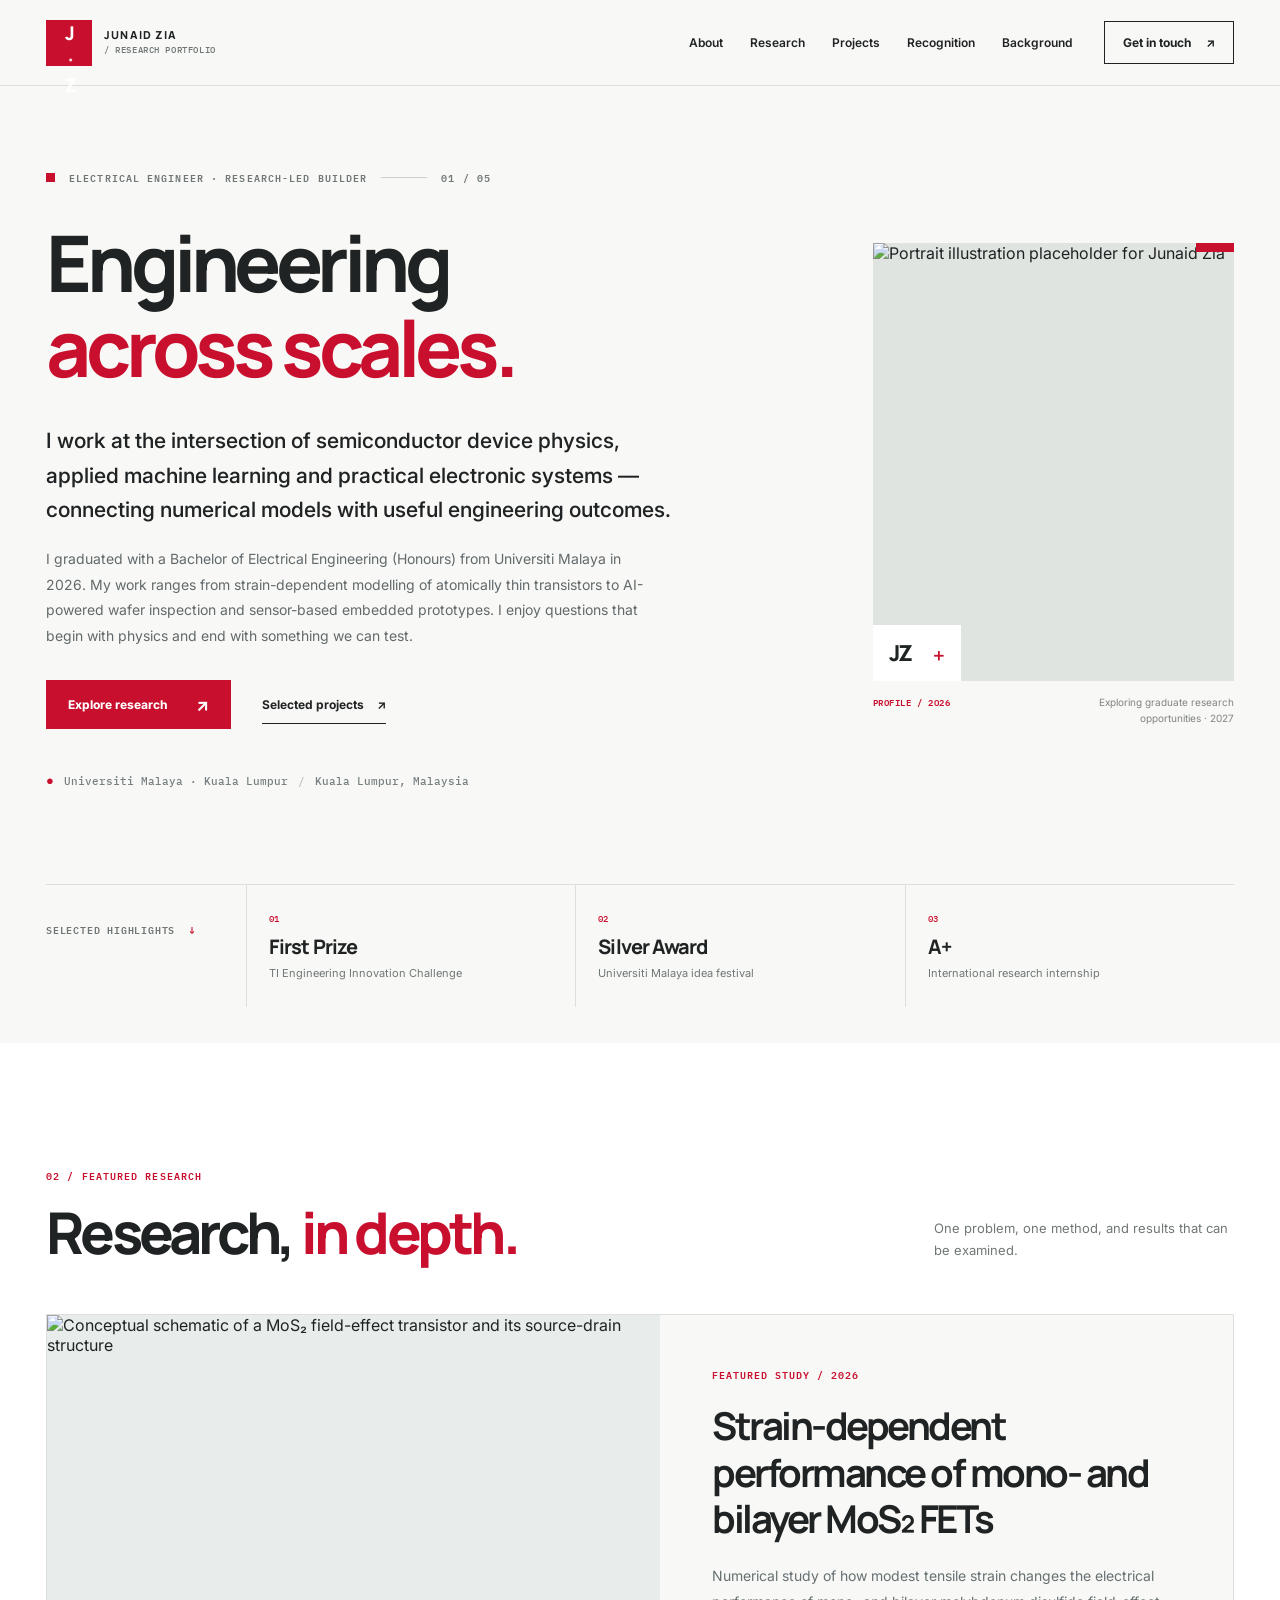
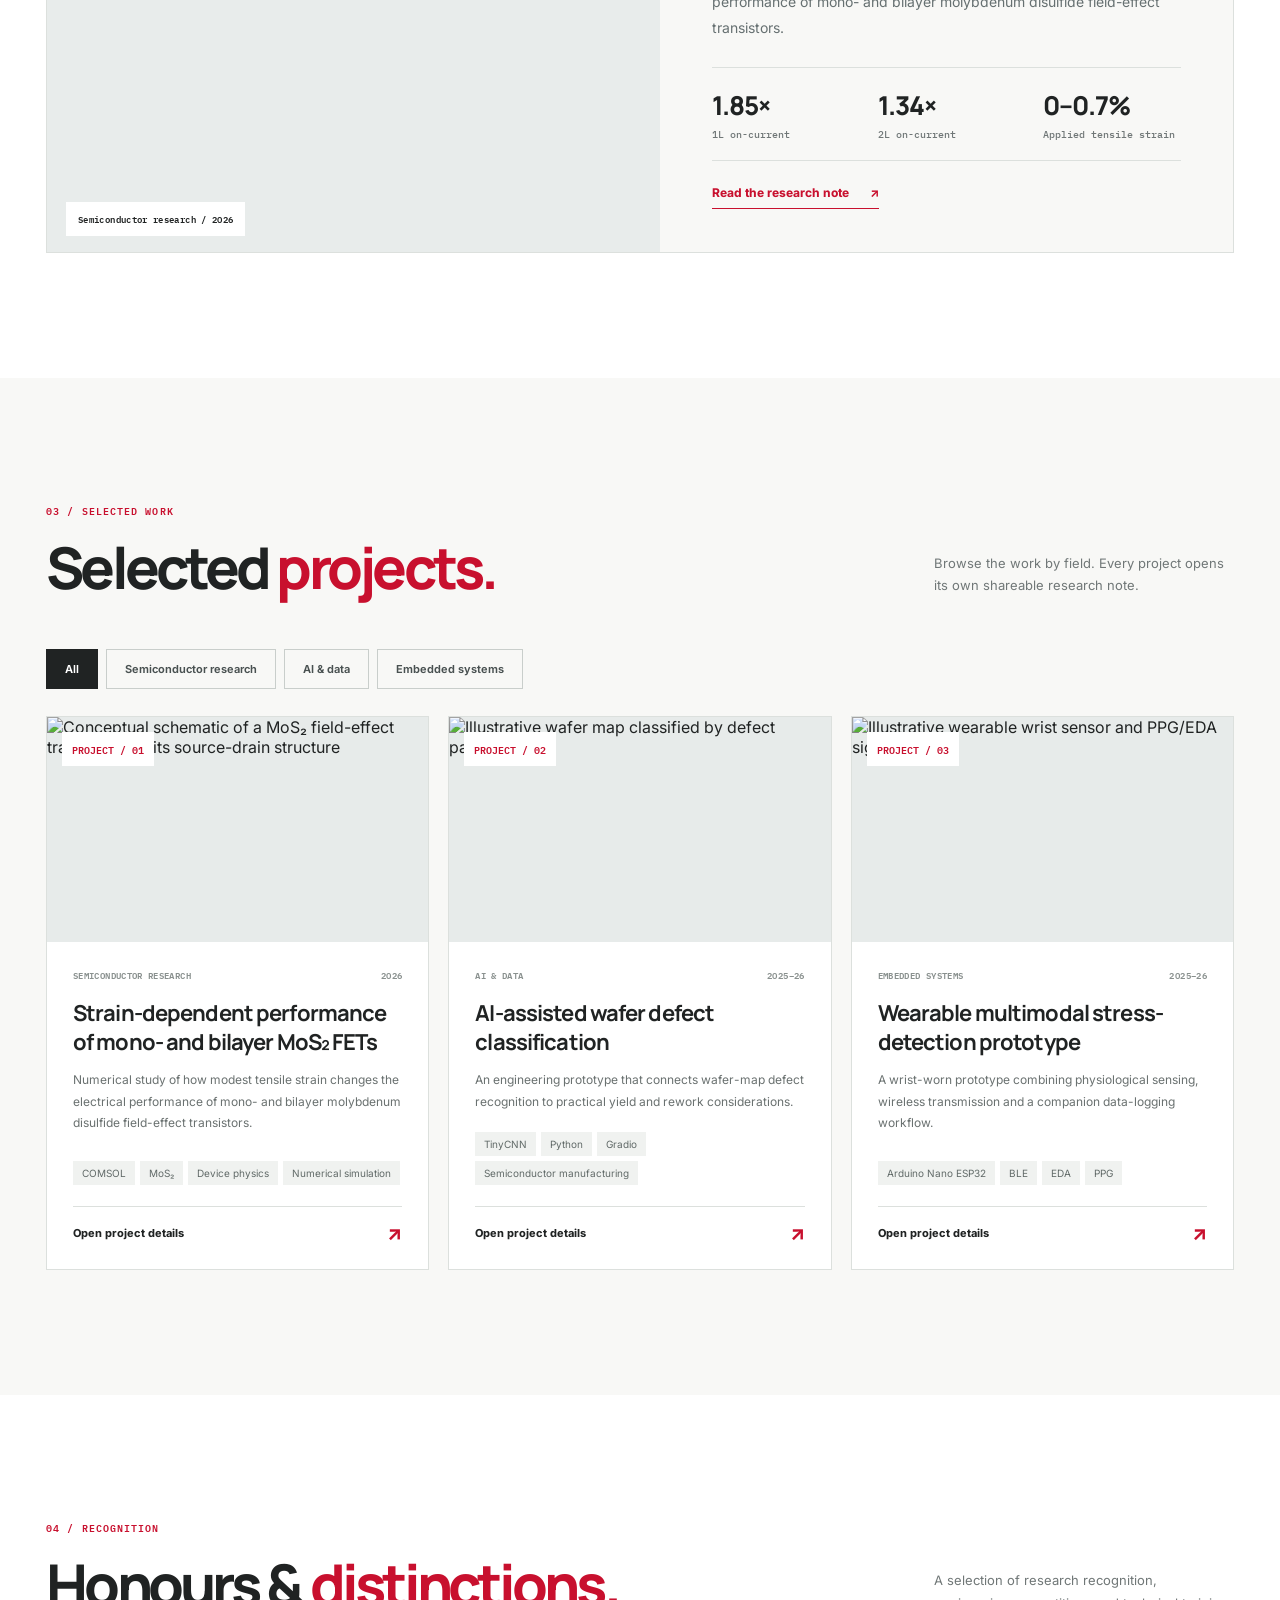
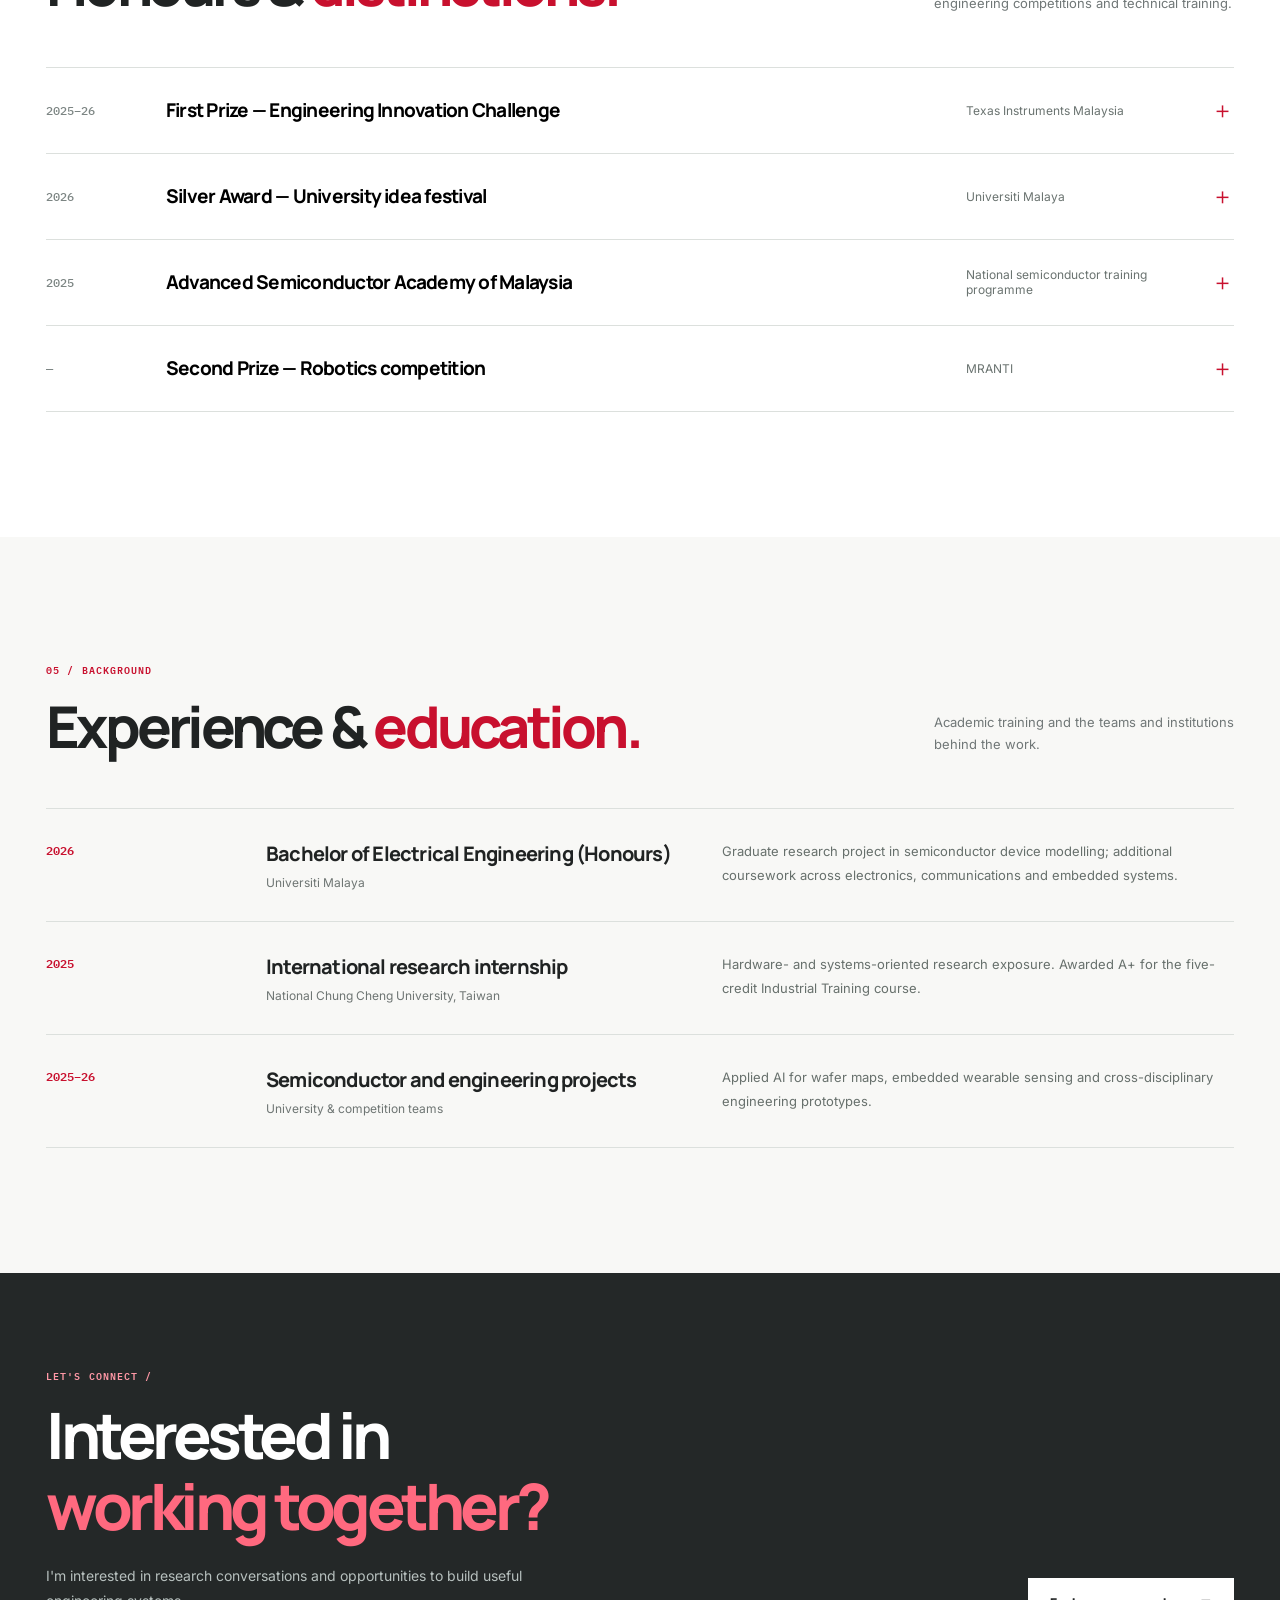
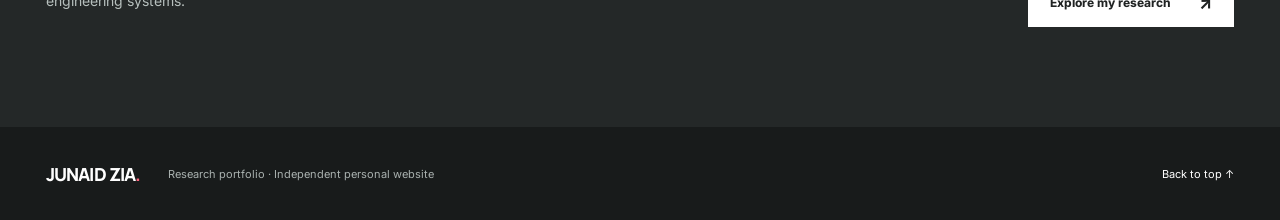
==== commit 1ca640a7: "Add files via upload" ====
--- a/index.html
+++ b/index.html
@@ -1,183 +1,54 @@
-<!DOCTYPE html>
+<!doctype html>
 <html lang="en">
 <head>
-  <meta charset="UTF-8">
-  <meta name="viewport" content="width=device-width, initial-scale=1">
-  <meta name="theme-color" content="#07131a">
-  <meta name="description" content="Research portfolio of Junaid Zia, an Electrical Engineering graduate of Universiti Malaya, working across semiconductor devices, AI-assisted wafer inspection, and embedded systems.">
-  <meta property="og:type" content="website">
-  <meta property="og:title" content="Junaid Zia — Research & Engineering Portfolio">
-  <meta property="og:description" content="From atomic layers to intelligent systems. Semiconductor devices, machine learning, and engineering research.">
-  <meta property="og:image" content="cover.png">
-  <meta name="color-scheme" content="dark">
-  <link rel="icon" href="favicon.svg" type="image/svg+xml">
-  <link rel="preconnect" href="https://fonts.googleapis.com">
-  <link rel="preconnect" href="https://fonts.gstatic.com" crossorigin>
-  <link href="https://fonts.googleapis.com/css2?family=DM+Sans:wght@400;450;500;600;700&family=Space+Grotesk:wght@400;500;600;700&family=IBM+Plex+Mono:wght@400;500;600&display=swap" rel="stylesheet">
-  <link rel="stylesheet" href="styles.css">
+  <meta charset="utf-8"><meta name="viewport" content="width=device-width,initial-scale=1">
+  <meta name="description" content="Junaid Zia — electrical engineering graduate and researcher working in semiconductor devices, applied AI and embedded systems.">
+  <meta name="theme-color" content="#F8F8F6"><meta property="og:type" content="website">
+  <meta property="og:title" content="Junaid Zia — Research & Engineering"><meta property="og:description" content="Semiconductor research, machine learning and electronic systems."><meta property="og:image" content="assets/mos2.svg">
+  <link rel="icon" href="assets/favicon.svg" type="image/svg+xml">
+  <link rel="preconnect" href="https://fonts.googleapis.com"><link rel="preconnect" href="https://fonts.gstatic.com" crossorigin>
+  <link href="https://fonts.googleapis.com/css2?family=DM+Sans:wght@400;500;600;700;800&family=Inter:wght@400;500;600;700;800&family=Manrope:wght@400;500;600;700;800&family=IBM+Plex+Sans:wght@400;500;600;700&family=Outfit:wght@400;500;600;700;800&family=IBM+Plex+Mono:wght@400;500;600&display=swap" rel="stylesheet">
+  <link rel="stylesheet" href="styles.css"><script src="site-data.js" defer></script><script src="main.js" defer></script>
   <title>Junaid Zia — Research & Engineering</title>
 </head>
 <body>
-  <a class="skip-link" href="#main">Skip to content</a>
-  <div class="cursor-halo" aria-hidden="true"></div>
-  <header class="site-header" id="top">
-    <div class="container nav-bar">
-      <a href="#top" class="brand" aria-label="Junaid Zia, back to top">
-        <span class="brand-mark">J<span class="mark-slit">/</span>Z<span class="brand-dot">.</span></span>
-        <span class="brand-sub">RESEARCH<br>PORTFOLIO</span>
-      </a>
-      <nav class="nav-links" id="site-nav" aria-label="Main navigation">
-        <a href="#work">Research</a>
-        <a href="#projects">Projects</a>
-        <a href="#experience">Background</a>
-        <a href="#about">About</a>
-      </nav>
-      <a href="#connect" class="nav-cta">LET'S CONNECT <span aria-hidden="true">↗</span></a>
-      <button class="menu-toggle" type="button" aria-label="Open navigation" aria-expanded="false" aria-controls="site-nav"><span></span><span></span></button>
+<a class="skip-link" href="#main">Skip to content</a>
+<div class="reading-progress" id="reading-progress" aria-hidden="true"></div>
+<header class="site-header" id="top">
+  <div class="container header-inner">
+    <a class="wordmark" href="#top" aria-label="Junaid Zia home"><span class="wordmark-icon">J<span>·</span>Z</span><span class="wordmark-name">JUNAID ZIA <small>/ RESEARCH PORTFOLIO</small></span></a>
+    <button class="mobile-menu" id="mobile-menu" type="button" aria-label="Toggle navigation" aria-expanded="false" aria-controls="nav-menu"><span></span><span></span><span></span></button>
+    <nav id="nav-menu" aria-label="Primary"><a href="#about">About</a><a href="#research">Research</a><a href="#projects">Projects</a><a href="#recognition">Recognition</a><a href="#background">Background</a></nav>
+    <a class="header-contact" href="#contact">Get in touch <span aria-hidden="true">↗</span></a>
+  </div>
+</header>
+<main id="main">
+  <section class="hero section" id="about">
+    <div class="container hero-grid">
+      <div class="hero-copy">
+        <div class="eyebrow"><span class="red-signal"></span><span id="hero-eyebrow">ELECTRICAL ENGINEER · RESEARCH-LED BUILDER</span><span class="eyebrow-line"></span><span>01 / 05</span></div>
+        <h1 id="hero-headline">Engineering<br><em>across scales.</em></h1>
+        <p class="hero-lede" id="hero-intro">I work at the intersection of semiconductor device physics, applied machine learning and practical electronic systems.</p>
+        <p class="hero-description" id="hero-about"></p>
+        <div class="hero-links"><a href="#research" class="btn btn-primary">Explore research <span aria-hidden="true">↗</span></a><a href="#projects" class="text-link">Selected projects <span aria-hidden="true">↗</span></a></div>
+        <div class="identity-meta"><span class="meta-red">●</span><span id="hero-affiliation">Universiti Malaya</span><span class="meta-sep">/</span><span id="hero-location">Kuala Lumpur, Malaysia</span></div>
+      </div>
+      <div class="hero-aside">
+        <div class="portrait-frame"><img id="profile-photo" src="assets/portrait.svg" alt="Portrait illustration placeholder for Junaid Zia"><div class="portrait-corner">JZ<span class="portrait-cross">＋</span></div></div>
+        <div class="aside-caption"><span class="micro-red">PROFILE / 2026</span><span id="profile-status">Exploring graduate research opportunities · 2027</span></div>
+      </div>
     </div>
-  </header>
-
-  <main id="main">
-    <section class="hero section-frame" aria-labelledby="hero-heading">
-      <div class="hero-grid-glow" aria-hidden="true"></div>
-      <div class="container hero-layout">
-        <div class="hero-copy">
-          <div class="kicker"><span class="availability-dot" aria-hidden="true"></span> ELECTRICAL ENGINEER <span class="kicker-sep">/</span> RESEARCHER</div>
-          <h1 id="hero-heading">From <em>atomic layers</em><br>to intelligent<br><span class="hero-outline">systems<span class="terminal-dot">.</span></span></h1>
-          <p class="hero-subtitle">I study how things work at the smallest scale — then turn that understanding into practical engineering solutions.</p>
-          <p class="hero-bio">I'm <strong>Junaid Zia</strong>, an Electrical Engineering graduate from <strong>Universiti Malaya</strong>, exploring semiconductor device physics, machine learning, and embedded technologies.</p>
-          <div class="hero-actions">
-            <a class="button button-primary" href="#work"><span>Explore my research</span><span class="button-arrow" aria-hidden="true">↗</span></a>
-            <a class="button button-ghost" href="#about">A little about me <span aria-hidden="true">↗</span></a>
-          </div>
-          <div class="hero-stats" aria-label="Selected highlights">
-            <div class="hero-stat"><strong>01<span class="mint">.</span></strong><span>FIRST PRIZE<br><small>TI INNOVATION CHALLENGE</small></span></div>
-            <div class="stat-rule"></div>
-            <div class="hero-stat"><strong>Ag<span class="mint">.</span></strong><span>SILVER AWARD<br><small>UM IDEA FESTIVAL</small></span></div>
-            <div class="stat-rule"></div>
-            <div class="hero-stat"><strong>2026<span class="mint">.</span></strong><span>B.ENG GRADUATE<br><small>UNIVERSITI MALAYA</small></span></div>
-          </div>
-        </div>
-        <div class="hero-visual" aria-label="Abstract device research visualization">
-          <div class="visual-topline"><span><i></i> DEVICE STUDY / 001</span><span>RESEARCH / 2026</span></div>
-          <div class="lab-art">
-            <div class="crosshair crosshair-a" aria-hidden="true"></div>
-            <div class="crosshair crosshair-b" aria-hidden="true"></div>
-            <svg class="device-svg" viewBox="0 0 620 550" xmlns="http://www.w3.org/2000/svg" role="img" aria-label="Conceptual layered semiconductor transistor illustration">
-              <defs>
-                <linearGradient id="plane" x1="0" y1="0" x2="1" y2="1"><stop stop-color="#6be5c0" stop-opacity="0.26"/><stop offset="1" stop-color="#6be5c0" stop-opacity="0.04"/></linearGradient>
-                <linearGradient id="oxide" x1="0" y1="0" x2="1" y2="1"><stop stop-color="#89a6fa" stop-opacity=".44"/><stop offset="1" stop-color="#47677a" stop-opacity=".06"/></linearGradient>
-                <linearGradient id="source" x1="0" y1="0" x2="1" y2="1"><stop stop-color="#e1fcad"/><stop offset="1" stop-color="#7ad6b8"/></linearGradient>
-                <filter id="glow"><feGaussianBlur stdDeviation="10"/></filter>
-              </defs>
-              <ellipse cx="316" cy="404" rx="215" ry="71" fill="#62dcb2" opacity=".07" filter="url(#glow)"/>
-              <g transform="translate(27 35)" stroke-linejoin="round">
-                <path d="M79 329 303 202 517 327 293 458Z" fill="#102b32" stroke="#567582" stroke-width="1.5"/>
-                <path d="M79 329 79 348 293 479 293 458Z" fill="#102027" stroke="#406272"/>
-                <path d="M293 458 517 327 517 347 293 479Z" fill="#17343c" stroke="#406272"/>
-                <path d="M100 281 303 167 492 280 290 395Z" fill="url(#oxide)" stroke="#7c9dae" stroke-opacity=".8"/>
-                <path d="M100 281 100 306 290 421 290 395Z" fill="#1c3140" stroke="#547a8b"/>
-                <path d="M290 395 492 280 492 306 290 421Z" fill="#203b46" stroke="#547a8b"/>
-                <path d="M118 231 303 128 477 231 290 338Z" fill="url(#plane)" stroke="#a7e7c5" stroke-opacity=".65" stroke-width="1.6"/>
-                <path d="M118 231 118 237 290 344 290 338Z" fill="#64d8ad" opacity=".5"/>
-                <path d="M290 338 477 231 477 237 290 344Z" fill="#64d8ad" opacity=".36"/>
-                <path d="M138 186 221 139 280 172 195 220Z" fill="url(#source)" stroke="#deffe1"/>
-                <path d="M138 186 138 222 195 256 195 220Z" fill="#6ba990"/>
-                <path d="M195 220 280 172 280 207 195 256Z" fill="#89cda7"/>
-                <path d="M308 171 393 122 450 156 366 204Z" fill="url(#source)" stroke="#deffe1"/>
-                <path d="M308 171 308 208 366 242 366 204Z" fill="#6ba990"/>
-                <path d="M366 204 450 156 450 190 366 242Z" fill="#8accaa"/>
-                <g opacity=".65" fill="#ccfee4">
-                  <circle cx="243" cy="215" r="3"/><circle cx="259" cy="224" r="3"/><circle cx="275" cy="232" r="3"/><circle cx="291" cy="241" r="3"/><circle cx="307" cy="249" r="3"/>
-                  <circle cx="259" cy="204" r="3"/><circle cx="275" cy="213" r="3"/><circle cx="291" cy="222" r="3"/><circle cx="307" cy="230" r="3"/><circle cx="323" cy="240" r="3"/>
-                </g>
-                <g stroke="#a5f3ce" stroke-width="1.6" fill="none" stroke-dasharray="4 7" opacity=".8"><path d="M250 177 310 145"/><path d="M263 274 339 317"/></g>
-                <g fill="#d6ffb6" font-family="monospace" font-size="14" letter-spacing="1.8"><text x="87" y="143">SOURCE</text><text x="402" y="104">DRAIN</text><text x="383" y="300">MoS₂</text></g>
-                <g fill="none" stroke="#8de4c0" stroke-width="1" opacity=".6"><path d="M142 149 142 175"/><path d="M424 111 414 132"/><path d="M380 286 353 265"/></g>
-              </g>
-            </svg>
-            <div class="art-annotation annotation-left"><span>STRUCTURE</span><strong>1L / 2L</strong><small>MONOLAYER<br>BILAYER</small></div>
-            <div class="art-annotation annotation-right"><span>INPUT</span><strong>ε 0–0.7%</strong><small>TENSILE STRAIN</small></div>
-            <div class="scan-line" aria-hidden="true"></div>
-          </div>
-          <div class="visual-bottomline"><span><span class="tiny-mint">●</span> COMSOL MULTIPHYSICS</span><span>ILLUSTRATIVE DEVICE SCHEMATIC</span></div>
-        </div>
-      </div>
-      <div class="container hero-bottom"><span>SCROLL TO EXPLORE</span><span class="vertical-arrow" aria-hidden="true">↓</span><span>01 — 05</span></div>
-    </section>
-
-    <section class="expertise-band" aria-label="Core fields"><div class="container expertise-row"><span class="band-label">AT THE INTERSECTION OF</span><span>SEMICONDUCTOR DEVICES</span><i></i><span>APPLIED AI</span><i></i><span>ENGINEERING SIMULATION</span><i></i><span>EMBEDDED SYSTEMS</span></div></section>
-
-    <section class="section work-section" id="work" aria-labelledby="work-heading">
-      <div class="container">
-        <div class="section-heading reveal"><span class="section-index">01 <span>/</span> RESEARCH</span><div><p class="overline">FEATURED CASE STUDY</p><h2 id="work-heading">Understanding<br><span class="serif-italic">what changes.</span></h2></div><p class="section-intro">From material physics to device response: measuring how strain changes transistor performance using numerical modelling.</p></div>
-        <article class="feature-card reveal" aria-labelledby="mos2-title">
-          <div class="feature-visual">
-            <div class="card-toplabel"><span>FIG. 01</span><span>SIMULATION RESULTS</span></div>
-            <div class="plot-title">ON-STATE CURRENT <span>(nA)</span></div>
-            <div class="bar-plot" role="img" aria-label="At zero and 0.7 percent strain, monolayer current increases from 66.24 to 122.85 nanoamps. Bilayer current increases from 188.76 to 252.34 nanoamps.">
-              <div class="plot-gridlines"><span>0</span><span>65</span><span>130</span><span>195</span><span>260</span></div>
-              <div class="bar-row"><div class="bar-row-label"><strong>1L MoS₂</strong><small>Monolayer</small></div><div class="bar-track"><div class="bar before" style="--percent:25.48%"><span>66.24</span></div><div class="bar after" style="--percent:47.25%"><span>122.85</span></div></div><div class="gain-tag">+85%</div></div>
-              <div class="bar-row"><div class="bar-row-label"><strong>2L MoS₂</strong><small>Bilayer</small></div><div class="bar-track"><div class="bar before" style="--percent:72.60%"><span>188.76</span></div><div class="bar after" style="--percent:97.05%"><span>252.34</span></div></div><div class="gain-tag">+34%</div></div>
-            </div>
-            <div class="plot-legend"><span><i class="legend-before"></i> 0% STRAIN</span><span><i class="legend-after"></i> 0.7% STRAIN</span></div>
-            <div class="feature-footnote">Selected simulated endpoints from the undergraduate FYP; not experimental measurements.</div>
-          </div>
-          <div class="feature-copy"><div class="tagline">FINAL YEAR RESEARCH <span>—</span> SEMICONDUCTOR PHYSICS</div><h3 id="mos2-title">Strain-dependent performance of mono- and bilayer <span>MoS₂ field-effect transistors.</span></h3><p>The question was deceptively simple: how does stretching a two-dimensional semiconductor change the behaviour of a transistor?</p><p>I built and analysed a numerical device model in COMSOL, examining how tensile strain affects current characteristics in monolayer versus bilayer MoS₂ channels.</p><div class="result-grid"><div><strong>1.85×</strong><small>MONOLAYER I<sub>ON</sub></small></div><div><strong>1.34×</strong><small>BILAYER I<sub>ON</sub></small></div></div><div class="mini-tags"><span>COMSOL</span><span>DEVICE PHYSICS</span><span>DRIFT–DIFFUSION</span><span>MoS₂</span></div><div class="inline-note"><span class="note-icon">✦</span> Silver Award · Universiti Malaya idea festival</div><a class="case-link" href="research.html">READ THE RESEARCH CASE STUDY <span aria-hidden="true">↗</span></a></div>
-        </article>
-      </div>
-    </section>
-
-    <section class="section project-section" id="projects" aria-labelledby="projects-heading">
-      <div class="container">
-        <div class="section-heading section-heading-simple reveal"><span class="section-index">02 <span>/</span> SELECTED PROJECTS</span><div><p class="overline">FROM RESEARCH TO APPLICATION</p><h2 id="projects-heading">Built to <span class="serif-italic">be useful.</span></h2></div></div>
-        <div class="project-grid">
-          <article class="project-card reveal">
-            <div class="project-art wafer-art" aria-label="Conceptual wafer classification visual">
-              <div class="project-art-title"><span>PROJECT / 02</span><span>AI × SEMICONDUCTORS</span></div>
-              <svg viewBox="0 0 520 280" class="wafer-svg" role="img" aria-label="Illustrative wafer grid and classified defect regions">
-                <defs><clipPath id="wafer-clip"><circle cx="258" cy="145" r="110"/></clipPath><radialGradient id="wafer-grad"><stop stop-color="#103b46"/><stop offset="1" stop-color="#091e29"/></radialGradient></defs>
-                <circle cx="258" cy="145" r="113" fill="#0a2330" stroke="#80d1bb" stroke-width="1.2"/><circle cx="258" cy="145" r="107" fill="url(#wafer-grad)" stroke="#4a8788" stroke-width="1"/>
-                <g id="wafer-cells" clip-path="url(#wafer-clip)"></g>
-                <path d="M354 83 411 44 475 44" stroke="#bbf0cb" stroke-width="1" fill="none" opacity=".6"/><circle cx="354" cy="83" r="3" fill="#d3f9a2"/>
-                <text x="411" y="36" fill="#c8eddf" font-family="monospace" font-size="11">PATTERN</text>
-                <text x="411" y="58" fill="#779ca6" font-family="monospace" font-size="9">DETECTED</text>
-              </svg>
-              <div class="project-art-bottom"><span>WAFER MAP / CLASSIFICATION</span><span>01–02</span></div>
-            </div>
-            <div class="project-text"><div class="project-heading-line"><p class="project-category">ENGINEERING INNOVATION</p><span class="project-award">1ST PRIZE</span></div><h3>Smarter wafer-defect inspection.</h3><p>An AI-assisted wafer-map classifier that connects defect detection to manufacturing decisions. I developed a TinyCNN-based prototype with an interactive Gradio interface and severity-oriented outputs.</p><div class="project-tags"><span>PYTHON</span><span>CONVOLUTIONAL NEURAL NETWORKS</span><span>GRADIO</span></div><div class="project-meta">Texas Instruments Engineering Innovation Challenge <span>↗</span></div></div>
-          </article>
-          <article class="project-card reveal">
-            <div class="project-art wearable-art" aria-label="Illustrative wearable sensor waveform visual">
-              <div class="project-art-title"><span>PROJECT / 03</span><span>HUMAN-CENTRED ENGINEERING</span></div>
-              <svg class="wearable-svg" viewBox="0 0 520 280" role="img" aria-label="Conceptual wrist-worn device with electrodermal and photoplethysmography waveforms">
-                <defs><linearGradient id="band-grad" x1="0" y1="0" x2="1" y2="1"><stop stop-color="#2a4855"/><stop offset="1" stop-color="#122e3b"/></linearGradient></defs>
-                <path d="M209 12h103l18 78-8 111-14 64H213l-17-64-8-111z" fill="url(#band-grad)" stroke="#719aa8" stroke-width="1.3"/>
-                <rect x="175" y="66" width="169" height="153" rx="35" fill="#1c3e4a" stroke="#b4e4ca" stroke-width="2"/>
-                <rect x="191" y="82" width="137" height="121" rx="23" fill="#071d26" stroke="#365f67"/>
-                <path d="M204 146h21l12-20 14 42 14-32 11 10h37" stroke="#b7f899" stroke-width="3" fill="none" stroke-linecap="round" stroke-linejoin="round"/>
-                <text x="211" y="110" fill="#91acb8" font-size="10" font-family="monospace">PPG / EDA</text><circle cx="307" cy="99" r="4" fill="#b7f899"/>
-                <path d="M23 98h112m-112 22h112m-112 22h112M385 142h112m-112 22h112m-112 22h112" stroke="#5e8f96" stroke-dasharray="2 8" opacity=".5"/>
-                <text x="23" y="84" fill="#7ca2ab" font-size="10" font-family="monospace">SIGNALS</text><text x="386" y="128" fill="#7ca2ab" font-size="10" font-family="monospace">BLE DATA</text>
-              </svg>
-              <div class="project-art-bottom"><span>EDA + PPG / WEARABLE SENSING</span><span>02–02</span></div>
-            </div>
-            <div class="project-text"><div class="project-heading-line"><p class="project-category">INTEGRATED DESIGN PROJECT</p><span class="project-award project-award-muted">PROTOTYPE</span></div><h3>Making physiological signals meaningful.</h3><p>Contributed to a wrist-worn stress-detection concept combining electrodermal activity and optical pulse sensing, with Bluetooth-based data collection and a companion application.</p><div class="project-tags"><span>EDA + PPG</span><span>ARDUINO NANO ESP32</span><span>BLE</span></div><div class="project-meta">Universiti Malaya · Team project <span>↗</span></div></div>
-          </article>
-        </div>
-        <p class="visual-disclaimer">Illustrations are schematic visualisations for the portfolio, not photographs of hardware or raw model outputs.</p>
-      </div>
-    </section>
-
-    <section class="section principle-section" id="approach"><div class="container principle-layout"><div class="principle-lead reveal"><span class="section-index">03 <span>/</span> HOW I WORK</span><p class="overline">AN ENGINEERING MINDSET</p><h2>Curiosity,<br>with <span class="serif-italic">a method.</span></h2><p>What interests me most is the space between an elegant model and a system that actually performs. I like understanding the physics, making the assumptions explicit, and testing whether the results make sense.</p></div><div class="principle-list reveal"><div class="principle-item"><span>01</span><div><h3>Ask a precise question.</h3><p>Start with the problem, the constraints, and the physical or engineering mechanism worth investigating.</p></div><span class="principle-symbol">↗</span></div><div class="principle-item"><span>02</span><div><h3>Build an explainable model.</h3><p>Choose equations, tools, and assumptions for a reason — not simply to produce a plausible-looking output.</p></div><span class="principle-symbol">↗</span></div><div class="principle-item"><span>03</span><div><h3>Compare, question, refine.</h3><p>Check trends, challenge unexpected results, and relate the findings to established engineering literature.</p></div><span class="principle-symbol">↗</span></div><div class="principle-item"><span>04</span><div><h3>Communicate the value.</h3><p>Turn technical insight into a clear explanation that researchers, engineers, and collaborators can build upon.</p></div><span class="principle-symbol">↗</span></div></div></div></section>
-
-    <section class="section background-section" id="experience"><div class="container"><div class="section-heading section-heading-simple reveal"><span class="section-index">04 <span>/</span> BACKGROUND</span><div><p class="overline">THE PATH SO FAR</p><h2 id="background-heading">Experience that <span class="serif-italic">connects.</span></h2></div></div><div class="experience-layout"><div class="experience-list reveal"><article class="experience-row"><span class="experience-dot"></span><div class="experience-top"><h3>Research internship</h3><span>TAIWAN</span></div><p>National Chung Cheng University · Engineering research and hardware-related R&D experience. Awarded A+ for the five-credit university industrial training module.</p></article><article class="experience-row"><span class="experience-dot"></span><div class="experience-top"><h3>Semiconductor training</h3><span>MALAYSIA</span></div><p>Selected for the Advanced Semiconductor Academy of Malaysia programme, with exposure to semiconductor design, testing, and the industry ecosystem.</p></article><article class="experience-row"><span class="experience-dot"></span><div class="experience-top"><h3>Electrical Engineering, B.Eng.</h3><span>2022–2026</span></div><p>Universiti Malaya · Pass with Honours. An English-medium degree covering electronics, devices, communications, power, and engineering design.</p></article></div><aside class="recognition reveal"><div class="recognition-head"><span>SELECTED RECOGNITION</span><span>↗</span></div><div class="recognition-item"><span class="recognition-number">01</span><div><strong>First Prize</strong><p>Texas Instruments Engineering Innovation Challenge</p></div></div><div class="recognition-item"><span class="recognition-number">02</span><div><strong>Silver Award</strong><p>Universiti Malaya idea festival · Semiconductor research</p></div></div><div class="recognition-item"><span class="recognition-number">03</span><div><strong>Selected Trainee</strong><p>Advanced Semiconductor Academy of Malaysia</p></div></div><div class="recognition-footer">RESEARCH · ENGINEERING · IMPACT</div></aside></div></div></section>
-
-    <section class="section about-section" id="about"><div class="container about-layout"><div class="about-visual reveal" aria-hidden="true"><div class="about-orbit orbit-one"></div><div class="about-orbit orbit-two"></div><div class="about-orbit orbit-three"></div><div class="about-symbol">J<span>—</span>Z</div><div class="about-corner top-left">EST. 2026 / UM</div><div class="about-corner bottom-right">KUALA LUMPUR / UM</div></div><div class="about-copy reveal"><span class="section-index">05 <span>/</span> ABOUT</span><p class="overline">A NOTE ABOUT THE PERSON</p><h2>There is more to<br>engineering than<br><span class="serif-italic">a clean result.</span></h2><p>My interests sit at the crossroads of semiconductor devices, numerical simulation, and intelligent engineering tools. The most rewarding work, to me, involves learning a difficult principle deeply enough to turn it into something useful.</p><p>I've learned from research discussions, failed iterations, competitions, and working with people across disciplines. That process has shaped how I approach new problems.</p><div class="about-facts"><div><span>EDUCATION</span><strong>B.Eng. Electrical Engineering</strong></div><div><span>INSTITUTION</span><strong>Universiti Malaya</strong></div><div><span>RESEARCH INTERESTS</span><strong>Electronic devices · Semiconductor AI · Modelling</strong></div></div></div></div></section>
-
-    <section class="connect-section" id="connect"><div class="container connect-layout"><div><span class="section-index">LET'S TALK <span>/</span> RESEARCH</span><h2>Good work starts<br>with a <span class="serif-italic">conversation.</span></h2><p>I'm interested in research opportunities involving semiconductor devices, electronic materials, and applied intelligence. If you received this portfolio through an email, I'd be glad to continue the conversation there.</p><div class="contact-links" id="contact-links" aria-label="Contact links"><a class="button button-primary" href="#work"><span>View featured research</span><span class="button-arrow" aria-hidden="true">↗</span></a></div></div><div class="contact-decor" aria-hidden="true"><div class="big-asterisk">✳</div><div class="circle-label">LEARN / BUILD / QUESTION / REFINE</div></div></div></section>
-  </main>
-  <footer class="footer"><div class="container footer-layout"><a href="#top" class="footer-brand">JZ<span>.</span></a><span>JUNAID ZIA · RESEARCH & ENGINEERING</span><span>BUILT WITH CURIOSITY, 2026</span><a href="#top">BACK TO TOP ↑</a></div></footer>
-  <script src="script.js" defer></script>
+    <div class="container hero-rule"><div class="hero-rule-label">SELECTED HIGHLIGHTS <span>↓</span></div><div class="highlight-row" id="highlights"></div></div>
+  </section>
+  <section class="section feature-section" id="research">
+    <div class="container"><div class="section-header"><div><div class="section-eyebrow">02 / FEATURED RESEARCH</div><h2>Research, <i>in depth.</i></h2></div><p>One problem, one method, and results that can be examined.</p></div><div id="featured-research"></div></div>
+  </section>
+  <section class="section project-section" id="projects"><div class="container"><div class="section-header"><div><div class="section-eyebrow">03 / SELECTED WORK</div><h2>Selected <i>projects.</i></h2></div><p>Browse the work by field. Every project opens its own shareable research note.</p></div><div class="filterbar" id="project-filters" aria-label="Filter projects"></div><div class="project-list" id="project-list"></div></div></section>
+  <section class="section recognition-section" id="recognition"><div class="container"><div class="section-header"><div><div class="section-eyebrow">04 / RECOGNITION</div><h2>Honours &amp; <i>distinctions.</i></h2></div><p>A selection of research recognition, engineering competitions and technical training.</p></div><div class="award-list" id="award-list"></div></div></section>
+  <section class="section background-section" id="background"><div class="container"><div class="section-header"><div><div class="section-eyebrow">05 / BACKGROUND</div><h2>Experience &amp; <i>education.</i></h2></div><p>Academic training and the teams and institutions behind the work.</p></div><div class="timeline" id="timeline"></div></div></section>
+  <section class="contact-section" id="contact"><div class="container contact-grid"><div><div class="section-eyebrow">LET'S CONNECT /</div><h2>Interested in<br><i>working together?</i></h2><p id="contact-description">I'm interested in research conversations and opportunities to build useful engineering systems.</p></div><div class="contact-action" id="contact-action"><a class="btn btn-light" href="#research">Explore my research <span aria-hidden="true">↗</span></a></div></div></section>
+</main>
+<footer><div class="container footer-inner"><a href="#top" class="footer-brand">JUNAID ZIA<span>.</span></a><p>Research portfolio · Independent personal website</p><div class="footer-links" id="footer-links"></div><a class="back-top" href="#top">Back to top ↑</a></div></footer>
+<script>/* Content and layout are configured in site-data.js and styles.css. */</script>
 </body>
 </html>
--- a/styles.css
+++ b/styles.css
@@ -1,4 +1,7 @@
-:root{--bg:#07131a;--bg2:#091a21;--bg3:#102630;--ink:#e6efe9;--dim:#95a7a9;--quiet:#668087;--stroke:rgba(190,230,222,.16);--mint:#bff0a2;--mint2:#69d5b3;--font-head:'Space Grotesk','DM Sans',system-ui,sans-serif;--font-body:'DM Sans',system-ui,sans-serif;--mono:'IBM Plex Mono',monospace}
-*{box-sizing:border-box}html{scroll-behavior:smooth;scroll-padding-top:92px}body{margin:0;background:var(--bg);color:var(--ink);font-family:var(--font-body);-webkit-font-smoothing:antialiased}body::selection{background:var(--mint);color:var(--bg)}a{color:inherit;text-decoration:none}button{font:inherit}svg{display:block;max-width:100%}.container{width:min(1420px,calc(100% - 104px));margin-inline:auto}.section{padding:135px 0}.section-frame{position:relative}h1,h2,h3,p{margin-top:0}h1,h2,h3{font-family:var(--font-head)}h2{font-size:clamp(45px,6.1vw,91px);letter-spacing:-.075em;line-height:1.04;font-weight:500}h3{font-weight:500}.serif-italic{font-family:Georgia,'Times New Roman',serif;font-style:italic;font-weight:400;letter-spacing:-.075em;color:var(--mint)}.overline,.section-index,.kicker,.tagline,.project-category,.project-tags,.band-label{font:500 11px/1.5 var(--mono);letter-spacing:.11em}.overline{color:var(--mint2);margin-bottom:16px}.section-index{color:#aac6c1;display:inline-block}.section-index span{opacity:.4;padding:0 9px}.skip-link{position:absolute;z-index:100;top:-60px;left:20px;background:var(--mint);color:#091a21;padding:12px 20px}.skip-link:focus{top:10px}.site-header{position:sticky;top:0;z-index:50;border-bottom:1px solid var(--stroke);background:rgba(7,19,26,.84);backdrop-filter:blur(18px);-webkit-backdrop-filter:blur(18px)}.nav-bar{height:84px;display:flex;align-items:center;justify-content:space-between;gap:30px}.brand{display:flex;align-items:center;gap:15px}.brand-mark{font:700 29px/1 var(--font-head);letter-spacing:-.12em}.mark-slit{color:#618f85;padding:0 2px;font-weight:400}.brand-dot,.footer-brand span{color:var(--mint)}.brand-sub{font:500 8px/1.45 var(--mono);letter-spacing:.17em;color:#8ea8aa;border-left:1px solid var(--stroke);padding-left:15px}.nav-links{display:flex;align-items:center;gap:clamp(20px,3vw,47px);font:500 12px var(--font-body);color:#b2c7c6}.nav-links a,.footer a,.button,.nav-cta{transition:color .25s,background .25s,transform .25s,border-color .25s}.nav-links a:hover,.footer a:hover{color:var(--mint)}.nav-cta{border:1px solid #83b2a14f;border-radius:2px;padding:14px 17px;font:500 10px var(--mono);letter-spacing:.1em;white-space:nowrap}.nav-cta span{color:var(--mint);padding-left:16px}.nav-cta:hover{border-color:var(--mint);background:#bff0a20b}.menu-toggle{display:none}.hero{overflow:hidden;min-height:735px;border-bottom:1px solid var(--stroke)}.hero-grid-glow{position:absolute;inset:0;pointer-events:none;background:radial-gradient(ellipse 62% 65% at 77% 48%,rgba(51,120,116,.14),transparent 70%),linear-gradient(90deg,transparent 49.95%,rgba(160,210,190,.05) 50%,transparent 50.1%);opacity:1}.hero-layout{position:relative;display:grid;grid-template-columns:minmax(0,1.1fr) minmax(0,.9fr);gap:44px;min-height:680px;align-items:center;padding-top:55px;padding-bottom:60px}.hero-copy{padding:26px 0 0;position:relative;z-index:2}.kicker{color:#b6cfc9;margin-bottom:31px}.kicker-sep{color:#5a7a7e;padding:0 11px}.availability-dot{width:7px;height:7px;display:inline-block;background:var(--mint);border-radius:50%;margin-right:9px;box-shadow:0 0 15px #8ed7a270}.hero h1{font-weight:500;font-size:clamp(58px,6.45vw,105px);line-height:1.02;letter-spacing:-.086em;margin:0 0 28px;white-space:nowrap}.hero h1 em{font-family:Georgia,'Times New Roman',serif;font-weight:400;letter-spacing:-.088em;color:var(--mint)}.hero-outline{color:#e5eee8}.terminal-dot{color:var(--mint)}.hero-subtitle{font:500 clamp(17px,1.5vw,23px)/1.44 var(--font-head);max-width:565px;letter-spacing:-.03em;margin-bottom:17px}.hero-bio{font-size:14px;color:var(--dim);line-height:1.85;max-width:555px;margin-bottom:26px}.hero-bio strong{color:#deeee4;font-weight:600}.hero-actions{display:flex;align-items:center;gap:23px;flex-wrap:wrap}.button{display:inline-flex;align-items:center;justify-content:space-between;gap:32px;padding:16px 19px;font:600 12px var(--font-body);border:1px solid transparent}.button-primary{background:var(--mint);color:#0d201b}.button-primary:hover{background:#d8ffd2;transform:translateY(-2px)}.button-arrow{font-size:21px;font-weight:400;line-height:13px}.button-ghost{color:#d2dfd7;padding-left:0}.button-ghost:hover{color:var(--mint)}.hero-stats{display:flex;gap:27px;align-items:center;margin-top:65px}.hero-stat{display:flex;gap:12px;align-items:flex-start}.hero-stat strong{font:500 31px/1 var(--font-head);letter-spacing:-.065em}.mint{color:var(--mint)}.hero-stat>span{padding-top:3px;font:500 10px/1.5 var(--mono);color:#dcece4;white-space:nowrap;letter-spacing:-.02em}.hero-stat small{font:400 8px/2 var(--mono);color:#7d999e;letter-spacing:0}.stat-rule{height:37px;width:1px;background:var(--stroke);flex:none}.hero-visual{position:relative;min-height:550px;overflow:hidden;border:1px solid rgba(152,202,184,.16);background:linear-gradient(135deg,rgba(26,54,62,.34),rgba(8,28,35,.68) 65%);box-shadow:inset 0 0 130px #203e3e29,0 20px 100px rgba(0,0,0,.12)}.hero-visual::before,.feature-visual::before{content:"";position:absolute;inset:0;pointer-events:none;background-image:linear-gradient(to right,#b9d8c908 1px,transparent 1px),linear-gradient(to bottom,#b9d8c908 1px,transparent 1px);background-size:36px 36px}.visual-topline,.visual-bottomline,.card-toplabel,.project-art-title,.project-art-bottom{position:absolute;z-index:5;left:25px;right:25px;display:flex;justify-content:space-between;gap:12px;font:500 9px var(--mono);letter-spacing:.09em;color:#9cb5b4}.visual-topline{top:24px}.visual-topline i{display:inline-block;background:var(--mint2);width:6px;height:6px;border-radius:100%;margin-right:9px}.visual-bottomline{bottom:21px;color:#79979b}.tiny-mint{color:var(--mint)}.lab-art{height:550px;position:relative}.device-svg{width:min(116%,700px);height:100%;position:absolute;left:50%;top:0;transform:translateX(-50%);filter:drop-shadow(0 25px 24px #0003)}.crosshair{position:absolute;width:16px;height:16px;border:1px solid #90b8ac3d;z-index:2}.crosshair::before,.crosshair::after{content:"";position:absolute;background:#93c2ac65}.crosshair::before{height:1px;width:24px;left:-5px;top:7px}.crosshair::after{width:1px;height:24px;top:-5px;left:7px}.crosshair-a{top:100px;left:38px}.crosshair-b{bottom:109px;right:36px}.art-annotation{position:absolute;z-index:3;font-family:var(--mono)}.art-annotation span{display:block;font-size:9px;color:#7a9e9d;margin-bottom:5px}.art-annotation strong{font-size:16px;color:#e2f9d6;font-weight:500}.art-annotation small{display:block;color:#78989a;font-size:8px;line-height:1.7;margin-top:7px}.annotation-left{top:146px;left:27px}.annotation-right{bottom:111px;right:19px}.scan-line{position:absolute;left:0;right:0;top:28%;height:1px;background:linear-gradient(90deg,transparent,#bafca65b,transparent);box-shadow:0 0 21px #bafca633;animation:scan 8s ease-in-out infinite alternate}@keyframes scan{to{top:82%}}.hero-bottom{display:flex;justify-content:space-between;align-items:center;position:relative;margin-top:-31px;padding-bottom:17px;font:500 9px var(--mono);color:#719193;letter-spacing:.16em}.vertical-arrow{font-size:20px;color:var(--mint)}.expertise-band{background:#10252d;border-bottom:1px solid var(--stroke)}.expertise-row{min-height:90px;display:flex;justify-content:space-between;align-items:center;gap:17px;font:500 11px var(--mono);letter-spacing:.04em;color:#d0e2d9}.expertise-row .band-label{font-size:9px;color:#729295;max-width:100px}.expertise-row i{width:4px;height:4px;border:1px solid #a8e8ad;transform:rotate(45deg);flex-shrink:0}.section-heading{display:grid;grid-template-columns:220px minmax(0,1fr) minmax(250px,.47fr);align-items:end;gap:38px;margin-bottom:60px}.section-heading h2{margin-bottom:0}.section-heading .section-index{align-self:start;padding-top:10px}.section-intro{color:var(--dim);font-size:15px;line-height:1.85;max-width:325px;margin-bottom:6px}.feature-card{display:grid;grid-template-columns:minmax(0,1.06fr) minmax(0,.94fr);min-height:550px;border:1px solid var(--stroke);background:linear-gradient(130deg,#0f2931,#091d25)}.feature-visual{position:relative;min-height:550px;overflow:hidden;border-right:1px solid var(--stroke);background:radial-gradient(ellipse at 50% 25%,#183d4160,transparent 65%)}.card-toplabel{top:26px}.plot-title{position:absolute;top:118px;left:47px;font:500 19px var(--font-head);letter-spacing:-.03em;color:#dbf0e5}.plot-title span{font:400 12px var(--mono);color:#77989f}.bar-plot{position:absolute;top:180px;left:45px;right:40px}.plot-gridlines{display:flex;justify-content:space-between;margin:0 45px 30px 115px;color:#648b8e;font:10px var(--mono)}.bar-row{display:grid;grid-template-columns:109px minmax(0,1fr) 44px;align-items:center;gap:6px;margin-bottom:31px}.bar-row-label strong{display:block;font:500 13px var(--font-head)}.bar-row-label small{display:block;font:10px var(--mono);color:#668b91;margin-top:5px}.bar-track{height:78px;display:flex;flex-direction:column;justify-content:center;gap:9px;position:relative;border-left:1px solid #749a9d65;background:linear-gradient(to right,transparent calc(25% - .5px),#80bdb613 calc(25% - .5px),#80bdb613 25%,transparent 25%,transparent calc(50% - .5px),#80bdb613 calc(50% - .5px),#80bdb613 50%,transparent 50%,transparent calc(75% - .5px),#80bdb613 calc(75% - .5px),#80bdb613 75%,transparent 75%)}.bar{height:24px;width:var(--percent);border-radius:0 2px 2px 0;display:flex;align-items:center;justify-content:flex-end;padding-right:7px;position:relative;animation:bar-fill 1.5s ease both}.bar.before{background:#4f8e90}.bar.after{background:var(--mint)}.bar span{font:600 10px var(--mono);color:#0f262a}.bar.before span{color:#ecfcf5}@keyframes bar-fill{from{width:0}}.gain-tag{font:500 11px var(--mono);color:var(--mint);text-align:right}.plot-legend{position:absolute;left:45px;bottom:87px;display:flex;gap:25px;font:500 9px var(--mono);color:#9ab4b5}.plot-legend span{display:flex;gap:8px;align-items:center}.plot-legend i{width:16px;height:7px;display:inline-block}.legend-before{background:#4f8e90}.legend-after{background:var(--mint)}.feature-footnote{position:absolute;bottom:27px;left:45px;right:32px;color:#6b9197;font:9px/1.5 var(--mono)}.feature-copy{padding:48px clamp(30px,4vw,70px) 44px;display:flex;flex-direction:column;justify-content:center}.tagline{color:var(--mint2);margin-bottom:24px}.tagline span{color:#67868a;margin:0 8px}.feature-copy h3{font-size:clamp(26px,2.55vw,42px);line-height:1.2;letter-spacing:-.055em;margin-bottom:24px}.feature-copy h3 span{color:#91b5b2}.feature-copy p{color:#97afb0;font-size:13px;line-height:1.85;margin-bottom:12px}.result-grid{display:grid;grid-template-columns:1fr 1fr;gap:15px;margin:23px 0}.result-grid>div{border-top:1px solid var(--stroke);padding-top:15px}.result-grid strong{display:block;font:500 37px var(--font-head);letter-spacing:-.07em;color:var(--mint)}.result-grid small{font:500 9px var(--mono);letter-spacing:.04em;color:#7c9da2}.mini-tags,.project-tags{display:flex;flex-wrap:wrap;gap:7px}.mini-tags span,.project-tags span{font:500 9px var(--mono);letter-spacing:.04em;border:1px solid #86bdb42d;padding:7px 8px;color:#a4bdbb}.inline-note{font:12px var(--font-body);color:#d4e4da;margin-top:23px}.note-icon{color:var(--mint);font-size:15px;padding-right:7px}.project-section{padding-top:8px}.section-heading-simple{grid-template-columns:220px 1fr}.project-grid{display:grid;grid-template-columns:repeat(2,minmax(0,1fr));gap:24px}.project-card{background:#0b2028;border:1px solid var(--stroke);overflow:hidden;transition:border-color .3s,transform .35s}.project-card:hover{border-color:#8dc9ad82;transform:translateY(-4px)}.project-art{height:318px;position:relative;background:radial-gradient(ellipse at 55% 40%,#24535660,transparent 62%),#112d37;overflow:hidden;border-bottom:1px solid var(--stroke)}.wafer-art{background:radial-gradient(ellipse at 54% 55%,#19464b9a,transparent 70%),#102834}.wearable-art{background:radial-gradient(ellipse at 51% 49%,#153d47a8,transparent 67%),#0f2932}.project-art::after{content:"";position:absolute;inset:0;background:linear-gradient(to right,#aacccb0a 1px,transparent 1px),linear-gradient(to bottom,#aacccb0a 1px,transparent 1px);background-size:28px 28px;pointer-events:none}.project-art-title{top:22px;left:24px;right:24px}.project-art-bottom{bottom:22px;left:24px;right:24px;color:#71999e}.wafer-svg,.wearable-svg{position:absolute;width:94%;height:86%;left:3%;top:7%;filter:drop-shadow(0 8px 35px #0003)}.project-text{padding:35px 35px 33px}.project-heading-line{display:flex;gap:8px;align-items:center;justify-content:space-between}.project-category{color:#7fb8a9;margin:0}.project-award{font:500 9px var(--mono);border:1px solid #c5ef9a76;color:var(--mint);padding:6px 9px;white-space:nowrap}.project-award-muted{border-color:#7eaab044;color:#92acb2}.project-text h3{font-size:clamp(26px,2.5vw,36px);letter-spacing:-.058em;margin:25px 0 14px;line-height:1.2}.project-text p:not(.project-category){color:#99adb1;line-height:1.85;font-size:13px;min-height:96px}.project-tags{margin:22px 0 30px}.project-meta{border-top:1px solid var(--stroke);padding-top:19px;display:flex;justify-content:space-between;font:500 11px var(--font-body);color:#d7e7db}.project-meta span{color:var(--mint)}.visual-disclaimer{font:10px/1.7 var(--mono);color:#68858d;margin-top:21px}.principle-section{background:#0c222a;border-top:1px solid var(--stroke);border-bottom:1px solid var(--stroke)}.principle-layout{display:grid;grid-template-columns:1fr 1fr;gap:10vw}.principle-lead .section-index{margin-bottom:86px}.principle-lead h2{margin-bottom:28px}.principle-lead>p:last-child{color:var(--dim);font-size:14px;line-height:1.95;max-width:470px}.principle-list{padding-top:89px}.principle-item{display:grid;grid-template-columns:40px 1fr 24px;gap:20px;border-top:1px solid #75918f36;padding:27px 0}.principle-item:last-child{border-bottom:1px solid #75918f36}.principle-item>span:first-child{font:500 11px var(--mono);color:#6c928f}.principle-item h3{font-size:22px;letter-spacing:-.045em;margin:0 0 8px}.principle-item p{font-size:12px;line-height:1.85;color:var(--dim);margin:0}.principle-symbol{color:var(--mint)}.background-section{padding-bottom:140px}.experience-layout{display:grid;grid-template-columns:minmax(0,1.2fr) minmax(310px,.73fr);gap:9vw}.experience-list{border-top:1px solid var(--stroke)}.experience-row{position:relative;padding:31px 0 31px 35px;border-bottom:1px solid var(--stroke)}.experience-dot{position:absolute;left:0;top:39px;background:var(--mint);height:9px;width:9px;border-radius:50%;box-shadow:0 0 0 6px #bff0a212}.experience-top{display:flex;justify-content:space-between;gap:18px;align-items:baseline}.experience-top h3{font-size:26px;letter-spacing:-.05em;margin:0 0 10px}.experience-top span{font:10px var(--mono);color:#82a5a5}.experience-row p{font-size:13px;line-height:1.8;color:var(--dim);margin:0;max-width:650px}.recognition{background:#112a32;border:1px solid var(--stroke);padding:26px 30px;align-self:start}.recognition-head{display:flex;justify-content:space-between;font:500 10px var(--mono);color:#a4c9c2;padding:0 0 17px;border-bottom:1px solid var(--stroke)}.recognition-head span:last-child{color:var(--mint);font-size:18px}.recognition-item{display:grid;grid-template-columns:47px 1fr;gap:9px;border-bottom:1px solid var(--stroke);padding:25px 0}.recognition-number{font:500 11px var(--mono);color:#7c9d9c;padding-top:5px}.recognition-item strong{font:500 24px var(--font-head);letter-spacing:-.055em}.recognition-item p{font-size:12px;line-height:1.7;color:#94acad;margin:8px 0 0}.recognition-footer{margin-top:26px;font:500 9px var(--mono);color:#668f90;letter-spacing:.16em}.about-section{background:#10262d;border-top:1px solid var(--stroke)}.about-layout{display:grid;grid-template-columns:minmax(300px,.83fr) minmax(0,1.17fr);gap:10vw;align-items:center}.about-visual{height:550px;position:relative;overflow:hidden;background:radial-gradient(circle at 49% 49%,#244e4c 1%,#102d36 29%,#0c1d27 70%);border:1px solid var(--stroke)}.about-visual::before{content:"";position:absolute;inset:0;background:linear-gradient(30deg,transparent 49.9%,#afd4c410 50%,transparent 50.1%),linear-gradient(150deg,transparent 49.9%,#afd4c410 50%,transparent 50.1%)}.about-orbit{border:1px solid #c0f4ce29;border-radius:50%;position:absolute;inset:12%;transform:rotate(35deg) scaleY(.46)}.orbit-two{inset:22%;transform:rotate(-38deg) scaleY(.83);border-color:#c0f4ce40}.orbit-three{inset:4%;transform:rotate(70deg) scaleY(.85);border-color:#c0f4ce15}.about-symbol{position:absolute;inset:0;display:flex;align-items:center;justify-content:center;font:500 clamp(100px,13vw,190px) var(--font-head);letter-spacing:-.14em;color:#c3ecd5;text-shadow:0 0 75px #75e3aa30}.about-symbol span{font-size:.4em;align-self:center;padding:0 .2em;color:#79b4a0}.about-corner{position:absolute;font:500 9px var(--mono);color:#7da5a3;letter-spacing:.1em}.top-left{top:22px;left:25px}.bottom-right{bottom:20px;right:25px}.about-copy .section-index{margin-bottom:63px}.about-copy h2{font-size:clamp(41px,4.7vw,70px);margin-bottom:31px}.about-copy>p:not(.overline){font-size:14px;line-height:1.93;color:#9eb6b6;max-width:620px}.about-facts{display:grid;gap:13px;margin-top:29px;padding-top:25px;border-top:1px solid var(--stroke)}.about-facts>div{display:grid;grid-template-columns:136px 1fr;gap:12px}.about-facts span{font:500 9px var(--mono);color:#77a0a1}.about-facts strong{font:500 12px var(--font-body);color:#e2f0e5}.connect-section{padding:130px 0 120px;background:radial-gradient(ellipse at 85% 50%,#1e554b4c,transparent 43%),#071b22}.connect-layout{display:grid;grid-template-columns:1fr .38fr;gap:9vw;align-items:center}.connect-layout h2{font-size:clamp(52px,6.7vw,105px);margin:30px 0 24px;line-height:1.04}.connect-layout p{font-size:15px;line-height:1.85;color:#a5bab9;max-width:550px}.contact-links{margin-top:30px}.contact-decor{height:300px;position:relative;display:flex;align-items:center;justify-content:center}.big-asterisk{font:220px Georgia,serif;color:#baf1a5;animation:asterisk 38s linear infinite}.circle-label{position:absolute;bottom:0;right:0;font:9px var(--mono);letter-spacing:.16em;color:#679a97}@keyframes asterisk{to{transform:rotate(360deg)}}.footer{border-top:1px solid var(--stroke);background:#07131a}.footer-layout{height:111px;display:flex;justify-content:space-between;align-items:center;gap:20px}.footer-brand{font:700 36px var(--font-head);letter-spacing:-.12em}.footer-layout>span,.footer-layout>a:last-child{font:500 9px var(--mono);letter-spacing:.1em;color:#78989c}.reveal{opacity:0;transform:translateY(22px);transition:opacity .8s ease,transform .8s ease}.reveal.visible{opacity:1;transform:translateY(0)}.cursor-halo{pointer-events:none;position:fixed;z-index:5;width:330px;height:330px;border-radius:50%;background:radial-gradient(circle,#a4f3ba0b,transparent 70%);transform:translate(-50%,-50%);opacity:0;transition:opacity .35s}
-@media(min-width:1500px){.hero h1{font-size:105px}.hero-layout{gap:75px}}@media(max-width:1250px){.container{width:min(1200px,calc(100% - 72px))}.hero h1{font-size:clamp(57px,6vw,89px)}.hero-layout{gap:22px}.hero-stat{gap:8px}.hero-stats{gap:14px}.hero-stat strong{font-size:26px}.hero-stat>span{font-size:8px}.hero-stat small{font-size:7px}.section-heading{grid-template-columns:150px 1fr 230px}.section-heading-simple{grid-template-columns:150px 1fr}.feature-copy{padding:36px}.expertise-row{font-size:9px}}@media(max-width:1020px){.nav-links{gap:22px}.nav-cta{display:none}.hero-layout{grid-template-columns:1fr;min-height:unset;padding-top:80px}.hero h1{font-size:clamp(59px,9vw,105px)}.hero-bio{max-width:620px}.hero-stats{margin:45px 0 15px}.hero-visual{min-height:430px}.lab-art{height:480px}.hero-bottom{margin-top:0}.section-heading{grid-template-columns:1fr 1fr}.section-heading>.section-index{grid-column:1/-1}.section-heading .section-intro{align-self:end}.section-heading-simple{grid-template-columns:1fr}.section-heading-simple>.section-index{grid-column:1}.feature-card{grid-template-columns:1fr}.feature-visual{min-height:520px;border-right:0;border-bottom:1px solid var(--stroke)}.feature-copy{padding:55px}.project-grid{gap:18px}.project-text{padding:27px}.project-art{height:280px}.principle-layout{gap:5vw}.experience-layout{gap:4vw}.about-layout{gap:5vw}.about-visual{height:480px}}@media(max-width:760px){.container{width:calc(100% - 38px)}.site-header .nav-bar{height:69px}.brand-mark{font-size:27px}.brand-sub{font-size:7px}.menu-toggle{display:flex;flex-direction:column;justify-content:center;gap:6px;width:44px;height:44px;border:1px solid var(--stroke);background:transparent;color:var(--ink);padding:10px;cursor:pointer}.menu-toggle span{height:2px;width:100%;background:var(--ink)}.nav-links{display:none;position:absolute;top:69px;left:0;right:0;flex-direction:column;align-items:stretch;background:#0b1f27;border-bottom:1px solid var(--stroke);gap:0;padding:12px 20px 19px}.nav-links.is-open{display:flex}.nav-links a{padding:13px 10px;border-bottom:1px solid #abc4bd0e}.hero-layout{padding-top:66px;gap:30px;padding-bottom:27px}.hero h1{font-size:clamp(47px,10vw,79px);letter-spacing:-.08em;white-space:normal}.hero .kicker{font-size:9px;margin-bottom:23px}.hero-subtitle{font-size:20px}.hero-bio{font-size:13px}.hero-stats{justify-content:space-between;gap:10px;overflow:auto;padding:0 0 10px}.hero-stat{flex-direction:column;gap:5px}.hero-stat strong{font-size:29px}.hero-stat>span{font-size:8px}.hero-stat small{font-size:7px}.stat-rule{display:none}.hero-visual{min-height:390px}.lab-art{height:425px}.device-svg{width:110%}.visual-topline,.visual-bottomline{left:14px;right:14px;font-size:8px}.annotation-left{top:121px;left:16px}.annotation-right{bottom:105px;right:10px}.hero-bottom{padding-top:8px}.expertise-row{display:flex;overflow:auto;white-space:nowrap;min-height:70px}.expertise-row .band-label{display:none}.expertise-row span{flex:none}.section{padding:90px 0}.section-heading{grid-template-columns:1fr;gap:20px;margin-bottom:35px}.section-heading>.section-index{grid-column:1}.section-heading h2{font-size:clamp(43px,8vw,63px)}.section-intro{max-width:600px}.feature-visual{min-height:465px}.plot-title{left:19px;top:105px;font-size:15px}.bar-plot{left:16px;right:16px;top:173px}.plot-gridlines{margin:0 34px 26px 91px;font-size:8px}.bar-row{grid-template-columns:85px minmax(0,1fr) 32px;gap:5px}.bar-row-label strong{font-size:10px}.bar-row-label small{font-size:8px}.bar span{font-size:9px}.gain-tag{font-size:9px}.plot-legend{left:16px;bottom:96px;gap:16px;font-size:8px}.feature-footnote{left:16px;bottom:25px;font-size:9px}.feature-copy{padding:33px 23px}.feature-copy h3{font-size:31px}.project-section{padding-top:0}.project-grid{grid-template-columns:1fr}.project-art{height:300px}.project-text{padding:28px}.project-text p:not(.project-category){min-height:0}.principle-layout{grid-template-columns:1fr;gap:12px}.principle-lead .section-index{margin-bottom:33px}.principle-lead h2{font-size:60px}.principle-list{padding-top:0}.experience-layout{grid-template-columns:1fr;gap:35px}.experience-row{padding-left:25px}.experience-top h3{font-size:23px}.about-layout{grid-template-columns:1fr;gap:40px}.about-visual{height:400px;max-width:500px;width:100%;margin:auto}.about-copy .section-index{margin-bottom:26px}.about-copy h2{font-size:clamp(44px,8vw,63px)}.connect-layout{grid-template-columns:1fr}.connect-layout h2{font-size:clamp(51px,9vw,82px)}.contact-decor{display:none}.footer-layout{height:auto;padding:25px 0;flex-wrap:wrap;row-gap:15px}.footer-layout>span{font-size:8px}.footer-layout>span:nth-child(3){display:none}}@media(max-width:390px){.container{width:calc(100% - 30px)}.hero h1{font-size:45px}.hero-stats{gap:5px}.hero-stat strong{font-size:25px}.hero-stat>span{font-size:7px}.hero-stat small{font-size:6px}.bar-row{grid-template-columns:78px minmax(0,1fr) 28px}.plot-gridlines{margin-left:84px}.bar span{font-size:8px}.feature-copy h3{font-size:27px}.about-facts>div{grid-template-columns:1fr;gap:4px}}@media(prefers-reduced-motion:reduce){html{scroll-behavior:auto}*,*::before,*::after{animation-duration:.01ms!important;animation-iteration-count:1!important;transition-duration:.01ms!important}.reveal{opacity:1;transform:none}}
-.case-link{display:flex;justify-content:space-between;align-items:center;font:600 10px var(--mono);letter-spacing:.06em;border-top:1px solid var(--stroke);margin-top:22px;padding-top:18px;color:var(--mint)}.case-link span{font-size:20px}.case-link:hover{color:#eaffdb}.article-hero{padding:100px 0 76px;border-bottom:1px solid var(--stroke);background:radial-gradient(ellipse at 80% 40%,#16463f4c,transparent 50%)}.article-back,.article-label,.article-meta,.article-number,.side-label,.param-title,.parameter-grid small,.data-header,.small-note{font:500 10px/1.6 var(--mono);letter-spacing:.05em}.article-back{display:inline-block;color:#8fb5b0;margin-bottom:76px}.article-back:hover{color:var(--mint)}.article-label,.article-number{color:var(--mint)}.article-label span{margin:0 10px;color:#668586}.article-hero h1{font:500 clamp(50px,6.8vw,102px)/1.06 var(--font-head);letter-spacing:-.085em;max-width:1100px;margin:25px 0 27px}.article-hero h1 em,.article-content h2 em{font-family:Georgia,serif;font-style:italic;font-weight:400;color:var(--mint)}.article-deck{font-size:clamp(17px,2vw,25px);line-height:1.6;color:#acc6c3;max-width:820px}.article-meta{display:flex;gap:45px;padding-top:48px;margin-top:45px;border-top:1px solid var(--stroke);color:#7da2a2}.article-body{padding:95px 0 140px}.article-layout{display:grid;grid-template-columns:250px minmax(0,1fr);gap:9vw}.side-sticky{position:sticky;top:125px;display:flex;flex-direction:column;align-items:stretch;gap:14px}.side-label{color:var(--mint);margin-bottom:8px}.side-sticky>a{font:500 12px var(--font-body);color:#91adb0}.side-sticky>a:hover{color:#dcf2de}.aside-callout{margin-top:55px;background:#112b33;padding:22px;border:1px solid var(--stroke)}.aside-callout>span{display:block;font:10px var(--mono);color:#76999b;margin-bottom:22px}.aside-callout strong{display:block;font:500 26px var(--font-head);color:#e3f6de}.aside-callout small{display:block;font:10px var(--mono);color:#8fa7a5;margin:8px 0 25px}.article-content{max-width:865px}.article-block{padding-bottom:75px;margin-bottom:75px;border-bottom:1px solid var(--stroke);scroll-margin-top:120px}.article-block:last-child{border-bottom:0;margin-bottom:0;padding-bottom:0}.article-block h2{font-size:clamp(36px,4.4vw,60px);line-height:1.12;margin:20px 0 24px}.article-block>p{color:#aac0be;font-size:15px;line-height:1.95;max-width:770px}.research-pullquote{font:400 clamp(25px,3vw,40px)/1.3 Georgia,serif;font-style:italic;letter-spacing:-.025em;border-left:2px solid var(--mint);padding:5px 0 5px 25px;color:#e0f5d1;margin:40px 0}.research-parameter-card{border:1px solid var(--stroke);background:#102832;margin:36px 0;padding:25px 27px}.param-title{display:flex;justify-content:space-between;color:#b2d8c4;padding-bottom:18px;border-bottom:1px solid var(--stroke)}.parameter-grid{display:grid;grid-template-columns:repeat(4,1fr);gap:30px 24px;padding:28px 0 6px}.parameter-grid small{display:block;font-size:9px;color:#779a9e;margin-bottom:8px}.parameter-grid strong{font:500 17px var(--font-head);color:#e5eee5}.research-data-table{border-top:1px solid var(--stroke);margin:33px 0}.data-header,.data-row{display:grid;grid-template-columns:1.2fr 1fr 1fr 1fr;gap:12px;padding:15px 8px;border-bottom:1px solid var(--stroke);align-items:center}.data-header{color:#739499;font-size:9px}.data-row{font:13px var(--font-body);color:#bbd0c9}.data-row strong{color:#eff6e9}.data-row em{color:var(--mint);font:600 15px var(--font-head);font-style:normal}.finding-stats{display:grid;grid-template-columns:1fr 1fr;gap:18px;margin:30px 0}.finding-stats>div{padding:27px 26px;background:#102832;border:1px solid var(--stroke)}.finding-stats strong{font:500 51px var(--font-head);letter-spacing:-.08em;color:var(--mint)}.finding-stats p{font:11px var(--mono);color:#89a8a8;margin:9px 0 0}.swing-table .data-header,.swing-table .data-row{grid-template-columns:1.2fr 1fr 1fr}.article-block p.small-note{font-size:10px;line-height:1.8;color:#71989b}.article-block .button{margin-top:17px}@media(max-width:760px){.article-hero{padding:50px 0}.article-back{margin-bottom:43px}.article-hero h1{font-size:clamp(44px,10vw,72px)}.article-meta{flex-wrap:wrap;gap:10px 20px;margin-top:23px;padding-top:23px}.article-body{padding:60px 0 80px}.article-layout{grid-template-columns:1fr}.article-aside{display:none}.article-block{margin-bottom:52px;padding-bottom:52px}.article-block h2{font-size:39px}.article-block>p{font-size:14px}.parameter-grid{grid-template-columns:repeat(2,1fr)}.research-data-table{overflow-x:auto}.data-header,.data-row{min-width:540px}.swing-table .data-header,.swing-table .data-row{min-width:400px}.finding-stats strong{font-size:43px}}
+/* SWISS-INSPIRED PERSONAL DESIGN — NOT AFFILIATED WITH SWISS INTERNATIONAL AIR LINES */
+:root{--red:#C8102E;--red-deep:#940C23;--paper:#F8F8F6;--white:#FFF;--ink:#202323;--ink-2:#3D4344;--muted:#707777;--line:#DCE0DD;--tint:#EEF0ED;--heading:'Manrope',Arial,sans-serif;--body:'Inter',Arial,sans-serif;--mono:'IBM Plex Mono',monospace;--container:1190px}
+*{box-sizing:border-box}html{scroll-behavior:smooth;scroll-padding-top:95px}body{margin:0;background:var(--paper);color:var(--ink);font-family:var(--body);-webkit-font-smoothing:antialiased}::selection{background:var(--red);color:#fff}a{color:inherit;text-decoration:none}button,input,textarea,select{font:inherit}button{cursor:pointer}button:focus-visible,a:focus-visible{outline:3px solid var(--red);outline-offset:3px}img{display:block;max-width:100%}.container{width:min(var(--container),calc(100% - 92px));margin-inline:auto}.skip-link{position:absolute;top:-60px;left:16px;background:#fff;padding:12px;z-index:999}.skip-link:focus{top:10px}.reading-progress{height:3px;position:fixed;z-index:100;left:0;top:0;width:0;background:var(--red);transition:width .12s linear}.site-header{height:86px;position:sticky;top:0;background:rgba(248,248,246,.95);backdrop-filter:blur(20px);border-bottom:1px solid var(--line);z-index:80}.header-inner{height:100%;display:flex;align-items:center;gap:32px}.wordmark{display:flex;align-items:center;gap:12px;white-space:nowrap}.wordmark-icon{width:46px;height:46px;display:grid;place-items:center;background:var(--red);color:#fff;font-family:var(--heading);font-size:19px;font-weight:800;letter-spacing:-2px}.wordmark-icon span{color:#f2d3d8;padding:0 2px}.wordmark-name{font:800 11px/1.35 var(--heading);letter-spacing:.11em}.wordmark-name small{display:block;color:var(--muted);font:500 9px/1.5 var(--mono);letter-spacing:.065em}.site-header nav{display:flex;align-items:center;gap:27px;margin-left:auto}.site-header nav a{font-size:12px;font-weight:600;transition:color .2s}.site-header nav a:hover,.site-header nav a[aria-current="true"]{color:var(--red)}.header-contact{font-size:12px;font-weight:700;padding:13px 18px;border:1px solid var(--ink);transition:all .2s;white-space:nowrap}.header-contact:hover{background:var(--red);border-color:var(--red);color:#fff}.header-contact span{margin-left:12px}.mobile-menu{display:none}.section{padding-block:125px}.hero{padding-top:84px;padding-bottom:36px}.hero-grid{display:grid;grid-template-columns:minmax(0,1.4fr) minmax(290px,.68fr);gap:7%;align-items:center}.eyebrow,.section-eyebrow{font:600 10px/1.4 var(--mono);text-transform:uppercase;letter-spacing:.11em}.eyebrow{display:flex;align-items:center;gap:14px;color:var(--muted);margin:0 0 36px}.red-signal{width:9px;height:9px;background:var(--red);display:inline-block;flex:0 0 auto}.eyebrow-line{width:46px;height:1px;background:#cbd0cc}.hero h1,h2,h3{font-family:var(--heading);letter-spacing:-.065em}.hero h1{font-size:clamp(57px,6.1vw,91px);line-height:1.095;font-weight:750;margin:0 0 33px}.hero h1 em,.section-header h2 i,.contact-section h2 i{color:var(--red);font-style:normal}.hero-lede{font-size:clamp(17px,1.8vw,21px);line-height:1.65;font-weight:530;max-width:650px;margin:0 0 18px}.hero-description{max-width:600px;line-height:1.83;color:#62696A;font-size:14px;margin:0}.hero-links{display:flex;gap:31px;align-items:center;margin-top:32px}.btn{display:inline-flex;align-items:center;justify-content:space-between;gap:28px;font-size:12px;font-weight:750;transition:transform .2s,background .2s,color .2s;border:0;min-height:49px;padding:0 22px}.btn span:last-child{font-size:17px}.btn:hover{transform:translateY(-3px)}.btn-primary{background:var(--red);color:white}.btn-primary:hover{background:var(--red-deep)}.text-link{font-size:12px;font-weight:700;border-bottom:1px solid var(--ink);padding:11px 0;transition:color .2s}.text-link span{margin-left:10px}.text-link:hover{color:var(--red)}.identity-meta{display:flex;align-items:center;gap:10px;font:500 11px var(--mono);color:#768080;margin-top:43px}.meta-red{color:var(--red);font-size:13px}.meta-sep{color:#bcc1bd}.hero-aside{position:relative;padding:10px 0 0}.portrait-frame{height:438px;background:#dfe4e0;position:relative;overflow:hidden}.portrait-frame>img{width:100%;height:100%;object-fit:cover;filter:grayscale(15%);transition:transform .6s}.portrait-frame:hover>img{transform:scale(1.025)}.portrait-frame:before{content:"";position:absolute;width:38px;height:9px;background:var(--red);top:0;right:0;z-index:2}.portrait-corner{position:absolute;bottom:0;left:0;background:#fff;padding:13px 16px;font:800 22px var(--heading);letter-spacing:-.07em}.portrait-cross{color:var(--red);font-size:17px;margin-left:18px}.aside-caption{display:flex;align-items:flex-start;justify-content:space-between;margin-top:13px;gap:15px;font-size:10px;line-height:1.6;color:#7f8581}.micro-red{color:var(--red);font:600 9px var(--mono);white-space:nowrap;letter-spacing:.06em}.aside-caption span:last-child{text-align:right;max-width:185px}.hero-rule{margin-top:95px;border-top:1px solid var(--line);display:grid;grid-template-columns:200px 1fr;align-items:stretch}.hero-rule-label{font:600 10px var(--mono);color:var(--muted);letter-spacing:.08em;padding:35px 14px 25px 0}.hero-rule-label span{color:var(--red);margin-left:7px}.highlight-row{display:grid;grid-template-columns:repeat(3,minmax(0,1fr))}.highlight{padding:28px 22px 25px;border-left:1px solid var(--line)}.highlight-num{display:block;font:500 9px var(--mono);color:var(--red);margin-bottom:9px}.highlight strong{display:block;font:750 20px var(--heading);letter-spacing:-.045em}.highlight p{font-size:11px;color:var(--muted);margin:5px 0 0;line-height:1.5}.feature-section{background:#fff}.section-header{display:flex;align-items:end;justify-content:space-between;gap:30px;margin-bottom:49px}.section-eyebrow{color:var(--red);margin-bottom:18px}.section-header h2{font-weight:760;font-size:clamp(40px,4.5vw,62px);line-height:1.14;margin:0}.section-header p{font-size:13px;line-height:1.7;color:var(--muted);max-width:300px;margin:0 0 4px}.feature-card{display:grid;grid-template-columns:1.07fr 1fr;border:1px solid var(--line);min-height:475px;background:var(--paper)}.feature-image{position:relative;overflow:hidden;background:#e8eceb;min-height:450px}.feature-image img{width:100%;height:100%;object-fit:cover;transition:transform .6s}.feature-card:hover .feature-image img,.project-card:hover .project-cover img{transform:scale(1.04)}.feature-image .image-label{position:absolute;bottom:16px;left:19px;background:#fff;padding:9px 12px;font:600 9px var(--mono);letter-spacing:.04em}.feature-copy{padding:50px 52px 43px;display:flex;flex-direction:column;align-items:start}.feature-kicker{font:600 10px var(--mono);text-transform:uppercase;color:var(--red);letter-spacing:.1em}.feature-copy h3{font-size:clamp(29px,3vw,42px);line-height:1.21;margin:20px 0}.feature-copy>p{font-size:14px;line-height:1.85;color:#667071;margin:0 0 26px}.feature-metrics{display:flex;width:100%;border-block:1px solid var(--line);padding:19px 0;gap:28px}.metric{flex:1}.metric strong{font:760 26px var(--heading);letter-spacing:-.04em}.metric span{display:block;color:var(--muted);font:500 10px var(--mono);margin-top:5px}.feature-copy .case-cta{margin-top:auto;padding-top:24px}.case-cta{color:var(--red);font-weight:750;font-size:12px;border-bottom:1px solid var(--red);padding-bottom:8px}.case-cta span{margin-left:18px}.project-section{background:var(--paper)}.filterbar{display:flex;gap:8px;flex-wrap:wrap;margin:0 0 27px}.filter-btn{font-size:11px;font-weight:650;padding:12px 18px;border:1px solid #C9CECB;background:transparent;color:#495151;transition:.2s}.filter-btn:hover{border-color:var(--red);color:var(--red)}.filter-btn[aria-pressed="true"]{background:var(--ink);color:#fff;border-color:var(--ink)}.project-list{display:grid;grid-template-columns:repeat(3,minmax(0,1fr));gap:19px}.project-card{background:#fff;border:1px solid var(--line);display:flex;flex-direction:column;min-width:0;transition:transform .25s,box-shadow .25s}.project-card:hover{transform:translateY(-5px);box-shadow:0 18px 40px #1a2c2820}.project-cover{height:225px;background:#e7ebea;overflow:hidden;position:relative}.project-cover img{width:100%;height:100%;object-fit:cover;transition:transform .6s}.cover-id{position:absolute;top:15px;left:15px;background:#fff;padding:8px 10px;color:var(--red);font:600 10px var(--mono)}.project-info{padding:25px 26px 24px;display:flex;flex-direction:column;flex:1}.card-overline{display:flex;justify-content:space-between;color:#89908e;font:550 9px var(--mono);text-transform:uppercase;letter-spacing:.04em}.project-info h3{font-size:22px;line-height:1.32;letter-spacing:-.04em;margin:16px 0 12px;min-height:57px}.project-info p{font-size:12px;line-height:1.78;color:#6A7170;margin:0 0 20px;flex:1}.tag-row{display:flex;gap:5px;flex-wrap:wrap;margin-bottom:21px}.tag{background:#F0F2F0;padding:6px 9px;color:#616A68;font-size:10px}.project-open{padding-top:14px;border-top:1px solid var(--line);font-weight:750;font-size:11px;display:flex;justify-content:space-between;align-items:center}.project-open span:last-child{color:var(--red);font-size:20px}.recognition-section{background:#fff}.award-list{border-top:1px solid var(--line)}.award-item{border-bottom:1px solid var(--line)}.award-toggle{width:100%;display:grid;grid-template-columns:100px 1fr 210px 38px;gap:20px;align-items:center;text-align:left;border:0;background:transparent;padding:27px 0;transition:color .2s}.award-toggle:hover .award-title{color:var(--red)}.award-year{font:500 12px var(--mono);color:#7c8583}.award-title{font:750 19px/1.3 var(--heading);letter-spacing:-.04em}.award-org{font-size:12px;color:#6a7370}.award-icon{font-size:23px;color:var(--red);justify-self:end;transition:transform .25s}.award-toggle[aria-expanded="true"] .award-icon{transform:rotate(45deg)}.award-panel{display:none;padding:0 50px 27px 120px;max-width:870px}.award-panel.open{display:block}.award-panel p{font-size:13px;color:#667071;line-height:1.8;margin:0 0 15px}.award-image{width:min(100%,620px);margin-top:15px;max-height:330px;object-fit:cover}.award-type{font:550 10px var(--mono);text-transform:uppercase;color:var(--red)}.award-panel a{display:inline-block;margin-top:12px;font-size:12px;border-bottom:1px solid var(--red);color:var(--red)}.background-section{background:var(--paper)}.timeline{border-top:1px solid var(--line)}.timeline-row{display:grid;grid-template-columns:190px minmax(210px,1fr) minmax(250px,1.2fr);gap:30px;border-bottom:1px solid var(--line);padding:31px 0}.timeline-period{font:600 12px var(--mono);color:var(--red)}.timeline-title{font:750 20px/1.35 var(--heading);letter-spacing:-.04em}.timeline-org{display:block;font-size:12px;color:#6E7573;margin-top:8px}.timeline-description{font-size:13px;color:#67706C;line-height:1.8;margin:0}.contact-section{background:#242828;color:#fff;padding:95px 0 100px}.contact-grid{display:flex;align-items:end;justify-content:space-between;gap:60px}.contact-section .section-eyebrow{color:#FF98A6}.contact-section h2{font-size:clamp(40px,5vw,72px);font-weight:760;line-height:1.1;letter-spacing:-.07em;margin:0 0 22px}.contact-section h2 i{color:#FF697F}.contact-section p{color:#B7C0BE;font-size:14px;line-height:1.8;max-width:550px}.contact-action{display:flex;align-items:center;gap:20px;flex-wrap:wrap}.btn-light{background:#fff;color:var(--ink)}.btn-light:hover{background:#FFE5E9}.contact-action .social-link{font-size:12px;border-bottom:1px solid #fff;padding-bottom:8px}.contact-action a:hover{color:var(--red)}footer{background:#181B1B;color:#A9B1AF}.footer-inner{display:flex;align-items:center;gap:28px;min-height:93px}.footer-brand{font-family:var(--heading);font-weight:800;font-size:18px;color:#fff;letter-spacing:-.05em}.footer-brand span{color:#FF637B}.footer-inner p{font-size:11px}.footer-links{display:flex;gap:14px;font-size:11px;margin-left:auto}.footer-links a:hover{color:#fff}.back-top{font-size:11px;white-space:nowrap;color:#fff;margin-left:12px}.detail-topback{margin-left:auto;font-size:12px;font-weight:700;color:var(--red)}.project-detail{padding-top:70px;padding-bottom:110px}.detail-back{display:inline-block;font:600 11px var(--mono);color:var(--muted);margin-bottom:32px}.detail-hero{display:grid;grid-template-columns:1.1fr .9fr;gap:65px;align-items:end;margin-bottom:53px}.detail-kind{color:var(--red);font:600 11px var(--mono);letter-spacing:.08em;text-transform:uppercase}.detail-hero h1{font:800 clamp(40px,5vw,70px)/1.1 var(--heading);letter-spacing:-.068em;margin:18px 0 20px}.detail-summary{line-height:1.8;color:#69716E;font-size:16px}.detail-sidebar{border-top:1px solid var(--line);padding-top:20px;display:grid;gap:17px}.detail-sidebar .sidebar-row{display:grid;grid-template-columns:100px 1fr;gap:25px}.sidebar-key{font:600 10px var(--mono);color:var(--red);text-transform:uppercase}.sidebar-value{font-size:12px;line-height:1.7}.detail-image{background:#e7ebea;position:relative}.detail-image img{width:100%;max-height:600px;object-fit:cover;aspect-ratio:16/9}.detail-image figcaption{font:500 10px var(--mono);color:var(--muted);padding:13px 0}.detail-columns{margin-top:66px;display:grid;grid-template-columns:260px 1fr;gap:70px}.detail-aside{font:600 11px var(--mono);color:var(--red)}.detail-block{max-width:750px;border-top:1px solid var(--line);padding:30px 0 38px}.detail-block h2{font:750 27px var(--heading);letter-spacing:-.05em;margin:0 0 13px}.detail-block p{font-size:14px;line-height:1.9;color:#606B69;margin:0}.detail-metrics{display:flex;flex-wrap:wrap;gap:18px;margin:22px 0 12px}.detail-metrics .metric{border:1px solid var(--line);background:#fff;padding:20px;min-width:170px}.gallery-grid{display:grid;grid-template-columns:repeat(2,1fr);gap:16px}.gallery-grid img{width:100%;height:250px;object-fit:cover;background:#e9eeec}.gallery-item p{font-size:11px;color:var(--muted)}.detail-tail{display:flex;justify-content:space-between;border-top:1px solid var(--line);padding-top:30px;margin-top:45px}.detail-tail a{color:var(--red);font-weight:700;font-size:13px}.detail-empty{padding:60px 0}.detail-empty a{color:var(--red)}.reveal{opacity:0;transform:translateY(14px);transition:opacity .58s,transform .58s}.reveal.in-view{opacity:1;transform:none}.project-card[hidden]{display:none!important}
+@media(max-width:1100px){.container{width:min(var(--container),calc(100% - 54px))}.site-header nav{gap:18px}.header-inner{gap:20px}.hero-grid{gap:4%}.feature-copy{padding:38px 30px}.project-info{padding:20px}.portrait-frame{height:390px}}
+@media(max-width:820px){.site-header{height:76px}.site-header nav{display:none;position:absolute;top:76px;left:0;right:0;background:var(--paper);border-bottom:1px solid var(--line);padding:24px 28px;flex-direction:column;align-items:stretch;gap:25px;box-shadow:0 20px 25px #00000012}.site-header nav.is-open{display:flex}.header-contact{margin-left:auto}.mobile-menu{display:flex;width:40px;height:40px;align-items:center;justify-content:center;flex-direction:column;gap:5px;border:1px solid var(--line);background:#fff;order:3}.mobile-menu span{display:block;width:17px;height:2px;background:var(--ink)}.hero-grid{grid-template-columns:minmax(0,1fr) minmax(240px,.6fr);gap:26px}.hero h1{font-size:clamp(49px,7vw,69px)}.portrait-frame{height:340px}.hero-rule{grid-template-columns:1fr}.hero-rule-label{padding-bottom:4px}.highlight{padding-left:0}.highlight:first-child{border:0}.feature-card{grid-template-columns:1fr}.feature-image{height:400px;min-height:0}.feature-copy{padding:38px}.project-list{grid-template-columns:repeat(2,minmax(0,1fr))}.award-toggle{grid-template-columns:70px 1fr 30px}.award-org{display:none}.award-panel{padding-left:87px}.timeline-row{grid-template-columns:120px 1fr}.timeline-description{grid-column:2}.detail-hero{gap:25px}}
+@media(max-width:620px){.container{width:calc(100% - 36px)}.wordmark-name{font-size:10px}.wordmark-name small{font-size:8px}.wordmark-icon{width:40px;height:40px;font-size:17px}.header-contact{display:none}.mobile-menu{margin-left:auto}.hero{padding-top:47px}.section{padding-block:78px}.hero-grid{grid-template-columns:1fr}.hero h1{font-size:clamp(52px,12vw,70px)}.hero-description{font-size:13px}.hero-links{gap:24px}.hero-aside{display:grid;grid-template-columns:150px 1fr;gap:18px;align-items:end;margin-top:18px}.portrait-frame{height:178px}.aside-caption{display:flex;flex-direction:column;justify-content:end;align-items:start;margin:0 0 5px}.aside-caption span:last-child{text-align:left}.hero-rule{margin-top:45px}.highlight-row{grid-template-columns:1fr}.highlight{padding:13px 0;border-left:0;border-top:1px solid var(--line);display:grid;grid-template-columns:33px 1fr;column-gap:12px}.highlight-num{grid-row:1/3}.highlight strong{font-size:17px}.highlight p{grid-column:2}.section-header{display:block;margin-bottom:32px}.section-header h2{font-size:43px}.section-header p{margin:17px 0 0}.feature-image{height:290px}.feature-copy{padding:30px 23px 25px}.feature-copy h3{font-size:29px}.feature-metrics{gap:8px}.metric strong{font-size:21px}.project-list{grid-template-columns:1fr}.project-cover{height:250px}.project-info h3{min-height:0}.award-toggle{padding:22px 0;grid-template-columns:50px 1fr 22px;gap:12px}.award-year{font-size:10px}.award-title{font-size:16px}.award-panel{padding-left:62px;padding-right:12px}.timeline-row{grid-template-columns:1fr;gap:9px;padding:25px 0}.timeline-description{grid-column:auto}.contact-grid{display:block}.contact-section{padding:70px 0}.contact-section h2{font-size:45px}.contact-action{margin-top:32px}.footer-inner{flex-wrap:wrap;padding:25px 0;min-height:0}.footer-inner p{order:3;width:100%;margin:0}.footer-links{margin-left:auto}.detail-hero{grid-template-columns:1fr}.project-detail{padding-top:40px}.detail-hero h1{font-size:41px}.detail-columns{grid-template-columns:1fr;gap:18px}.detail-aside{display:none}.detail-metrics .metric{flex:1;min-width:115px}.gallery-grid{grid-template-columns:1fr}.detail-image img{aspect-ratio:4/3}.detail-tail{gap:30px}.detail-sidebar .sidebar-row{grid-template-columns:80px 1fr}}
+@media(prefers-reduced-motion:reduce){*,*:before,*:after{scroll-behavior:auto!important;animation:none!important;transition:none!important}.reveal{opacity:1;transform:none}}
